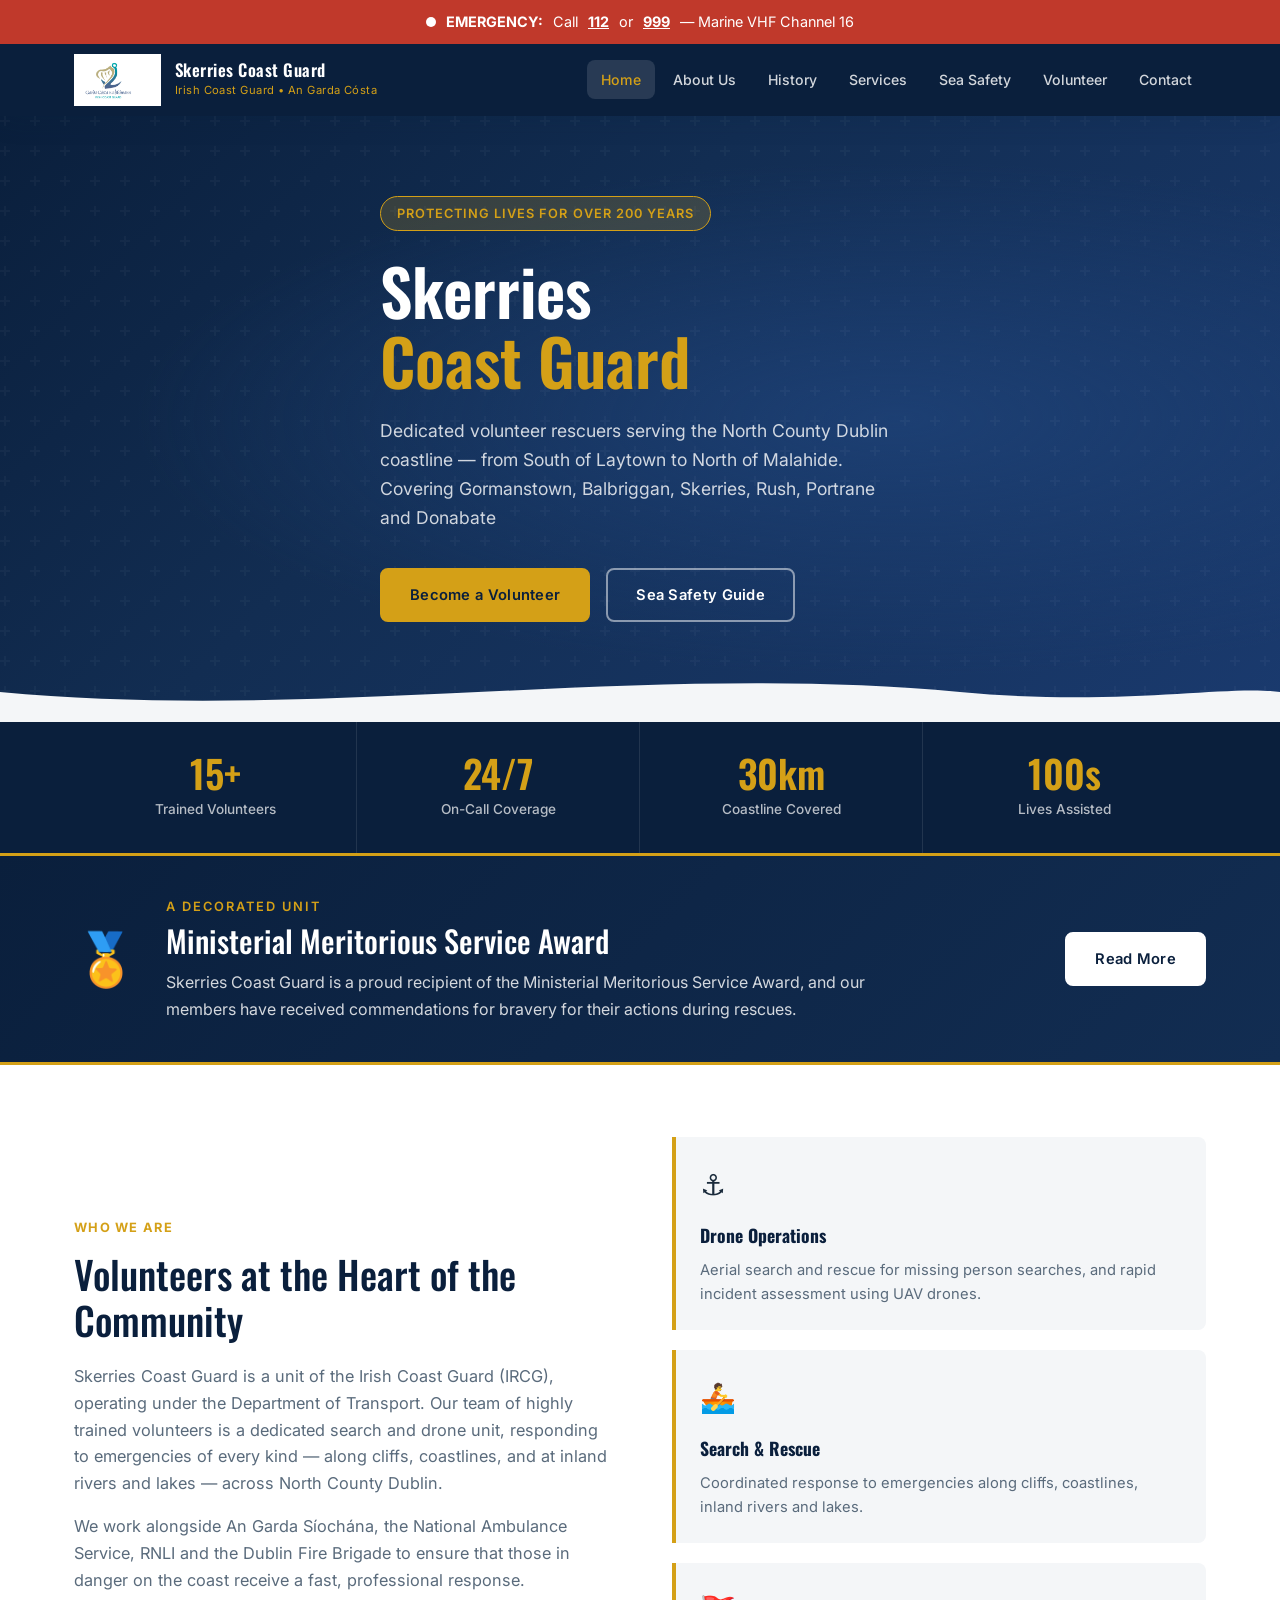
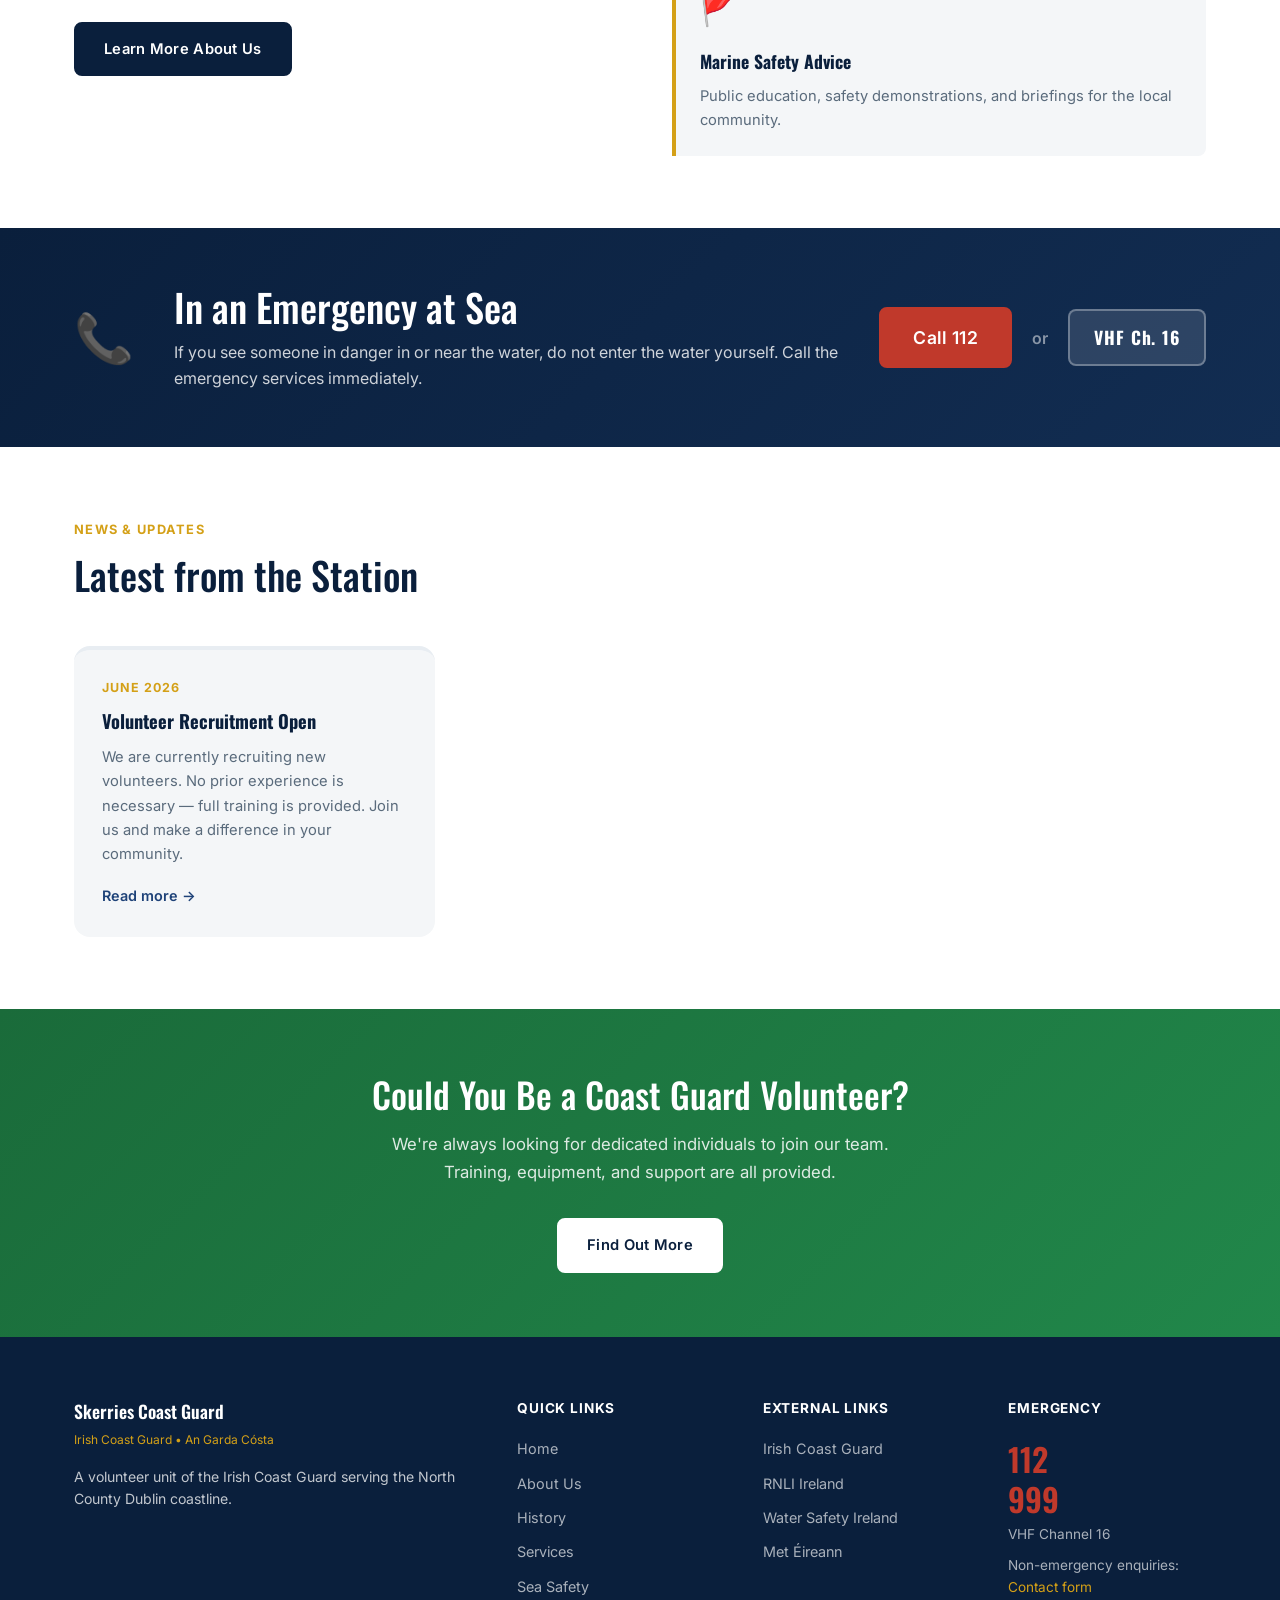
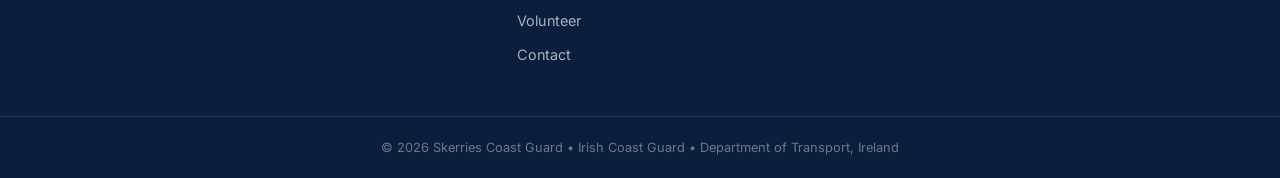
==== index.html @ 9ca356d8 "Cache-bust JS and fix malformed footer History link - Version js/main.js (?v=2) on all pages so JS u" ====
<!DOCTYPE html>
<html lang="en">
<head>
  <meta charset="UTF-8" />
  <meta name="viewport" content="width=device-width, initial-scale=1.0" />
  <title>Skerries Coast Guard | Irish Coast Guard</title>
  <link rel="stylesheet" href="css/style.css?v=2" />
  <link rel="preconnect" href="https://fonts.googleapis.com" />
  <link rel="preconnect" href="https://fonts.gstatic.com" crossorigin />
  <link href="https://fonts.googleapis.com/css2?family=Inter:wght@300;400;500;600;700&family=Oswald:wght@400;500;600&display=swap" rel="stylesheet" />
</head>
<body>

  <!-- EMERGENCY BANNER -->
  <div class="emergency-banner">
    <span class="pulse-dot"></span>
    <strong>EMERGENCY:</strong> Call <a href="tel:112">112</a> or <a href="tel:999">999</a> &mdash; Marine VHF Channel 16
  </div>

  <!-- HEADER / NAV -->
  <header class="site-header">
    <div class="container header-inner">
      <div class="brand">
        <div class="brand-logo">
          <img src="images/ircg-logo.png" alt="Irish Coast Guard logo" class="brand-logo-img" />
        </div>
        <div class="brand-text">
          <span class="brand-title">Skerries Coast Guard</span>
          <span class="brand-sub">Irish Coast Guard &bull; An Garda Cósta</span>
        </div>
      </div>
      <nav class="main-nav" id="main-nav">
        <a href="index.html" class="active">Home</a>
        <a href="about.html">About Us</a>
        <a href="history.html">History</a>
        <a href="services.html">Services</a>
        <a href="safety.html">Sea Safety</a>
        <a href="volunteer.html">Volunteer</a>
        <a href="contact.html">Contact</a>
      </nav>
      <button class="nav-toggle" id="nav-toggle" aria-label="Toggle navigation">
        <span></span><span></span><span></span>
      </button>
    </div>
  </header>

  <!-- HERO -->
  <section class="hero">
    <div class="hero-bg"></div>
    <div class="hero-overlay"></div>
    <div class="container hero-content">
      <div class="hero-badge">Protecting Lives For Over 200 Years</div>
      <h1>Skerries<br><span class="accent">Coast Guard</span></h1>
      <p class="hero-sub">Dedicated volunteer rescuers serving the North County Dublin coastline — from South of Laytown to North of Malahide. Covering Gormanstown, Balbriggan, Skerries, Rush, Portrane and Donabate</p>
      <div class="hero-actions">
        <a href="volunteer.html" class="btn btn-primary">Become a Volunteer</a>
        <a href="safety.html" class="btn btn-outline">Sea Safety Guide</a>
      </div>
    </div>
    <div class="hero-waves">
      <svg viewBox="0 0 1440 80" preserveAspectRatio="none" xmlns="http://www.w3.org/2000/svg">
        <path d="M0,40 C360,80 720,0 1080,40 C1260,60 1380,30 1440,40 L1440,80 L0,80 Z" fill="#f4f6f8"/>
      </svg>
    </div>
  </section>

  <!-- QUICK STATS -->
  <section class="stats-bar">
    <div class="container stats-grid">
      <div class="stat">
        <span class="stat-number">15+</span>
        <span class="stat-label">Trained Volunteers</span>
      </div>
      <div class="stat">
        <span class="stat-number">24/7</span>
        <span class="stat-label">On-Call Coverage</span>
      </div>
      <div class="stat">
        <span class="stat-number">30km</span>
        <span class="stat-label">Coastline Covered</span>
      </div>
      <div class="stat">
        <span class="stat-number">100s</span>
        <span class="stat-label">Lives Assisted</span>
      </div>
    </div>
  </section>

  <!-- AWARD HIGHLIGHT -->
  <section class="award-banner">
    <div class="container award-inner">
      <div class="award-medal">&#127941;</div>
      <div class="award-text">
        <span class="award-eyebrow">A Decorated Unit</span>
        <h2>Ministerial Meritorious Service Award</h2>
        <p>Skerries Coast Guard is a proud recipient of the Ministerial Meritorious Service Award, and our members have received commendations for bravery for their actions during rescues.</p>
      </div>
      <a href="about.html#recognition" class="btn btn-white award-cta">Read More</a>
    </div>
  </section>

  <!-- ABOUT SNAPSHOT -->
  <section class="section about-snapshot">
    <div class="container two-col">
      <div class="col-text">
        <span class="section-eyebrow">Who We Are</span>
        <h2>Volunteers at the Heart of the Community</h2>
        <p>Skerries Coast Guard is a unit of the Irish Coast Guard (IRCG), operating under the Department of Transport. Our team of highly trained volunteers is a dedicated search and drone unit, responding to emergencies of every kind — along cliffs, coastlines, and at inland rivers and lakes — across North County Dublin.</p>
        <p>We work alongside An Garda Síochána, the National Ambulance Service, RNLI and the Dublin Fire Brigade to ensure that those in danger on the coast receive a fast, professional response.</p>
        <a href="about.html" class="btn btn-secondary">Learn More About Us</a>
      </div>
      <div class="col-visual">
        <div class="feature-card-stack">
          <div class="feature-card">
            <div class="feature-icon">&#9875;</div>
            <h3>Drone Operations</h3>
            <p>Aerial search and rescue for missing person searches, and rapid incident assessment using UAV drones.</p>
          </div>
          <div class="feature-card">
            <div class="feature-icon">&#128675;</div>
            <h3>Search &amp; Rescue</h3>
            <p>Coordinated response to emergencies along cliffs, coastlines, inland rivers and lakes.</p>
          </div>
          <div class="feature-card">
            <div class="feature-icon">&#128681;</div>
            <h3>Marine Safety Advice</h3>
            <p>Public education, safety demonstrations, and briefings for the local community.</p>
          </div>
        </div>
      </div>
    </div>
  </section>

  <!-- CALL TO ACTION — EMERGENCY -->
  <section class="cta-emergency">
    <div class="container cta-inner">
      <div class="cta-icon">&#128222;</div>
      <div class="cta-text">
        <h2>In an Emergency at Sea</h2>
        <p>If you see someone in danger in or near the water, do not enter the water yourself. Call the emergency services immediately.</p>
      </div>
      <div class="cta-actions">
        <a href="tel:112" class="btn btn-danger">Call 112</a>
        <div class="cta-or">or</div>
        <div class="vhf-badge">VHF Ch. 16</div>
      </div>
    </div>
  </section>

  <!-- LATEST NEWS -->
  <section class="section news-section">
    <div class="container">
      <div class="section-header">
        <span class="section-eyebrow">News &amp; Updates</span>
        <h2>Latest from the Station</h2>
      </div>
      <div class="news-grid">
        <article class="news-card">
          <div class="news-date">June 2026</div>
          <h3>Volunteer Recruitment Open</h3>
          <p>We are currently recruiting new volunteers. No prior experience is necessary — full training is provided. Join us and make a difference in your community.</p>
          <a href="volunteer.html" class="news-link">Read more &rarr;</a>
        </article>
      </div>
    </div>
  </section>

  <!-- VOLUNTEER CTA STRIP -->
  <section class="volunteer-strip">
    <div class="container volunteer-inner">
      <h2>Could You Be a Coast Guard Volunteer?</h2>
      <p>We're always looking for dedicated individuals to join our team. Training, equipment, and support are all provided.</p>
      <a href="volunteer.html" class="btn btn-white">Find Out More</a>
    </div>
  </section>

  <!-- FOOTER -->
  <footer class="site-footer">
    <div class="container footer-grid">
      <div class="footer-brand">
        <span class="footer-title">Skerries Coast Guard</span>
        <span class="footer-sub">Irish Coast Guard &bull; An Garda Cósta</span>
        <p class="footer-desc">A volunteer unit of the Irish Coast Guard serving the North County Dublin coastline.</p>
      </div>
      <div class="footer-links">
        <h4>Quick Links</h4>
        <ul>
          <li><a href="index.html">Home</a></li>
          <li><a href="about.html">About Us</a></li>
          <li><a href="history.html">History</a></li>
          <li><a href="services.html">Services</a></li>
          <li><a href="safety.html">Sea Safety</a></li>
          <li><a href="volunteer.html">Volunteer</a></li>
          <li><a href="contact.html">Contact</a></li>
        </ul>
      </div>
      <div class="footer-links">
        <h4>External Links</h4>
        <ul>
          <li><a href="https://www.gov.ie/coastguard" target="_blank" rel="noopener">Irish Coast Guard</a></li>
          <li><a href="https://www.rnli.org" target="_blank" rel="noopener">RNLI Ireland</a></li>
          <li><a href="https://www.watersafety.ie" target="_blank" rel="noopener">Water Safety Ireland</a></li>
          <li><a href="https://www.met.ie" target="_blank" rel="noopener">Met Éireann</a></li>
        </ul>
      </div>
      <div class="footer-emergency">
        <h4>Emergency</h4>
        <a href="tel:112" class="emergency-num">112</a>
        <a href="tel:999" class="emergency-num">999</a>
        <p>VHF Channel 16</p>
        <p class="footer-note">Non-emergency enquiries:<br><a href="contact.html">Contact form</a></p>
      </div>
    </div>
    <div class="footer-bottom">
      <div class="container">
        <p>&copy; 2026 Skerries Coast Guard &bull; Irish Coast Guard &bull; Department of Transport, Ireland</p>
      </div>
    </div>
  </footer>

  <script src="js/main.js?v=2"></script>
</body>
</html>
---- css/style.css ----
/* =============================================
   SKERRIES COAST GUARD — STYLESHEET
   ============================================= */

:root {
  --navy: #0a1f3c;
  --navy-mid: #122d52;
  --navy-light: #1e4278;
  --gold: #D4A017;
  --gold-light: #e8b830;
  --red: #c0392b;
  --red-dark: #a93226;
  --green: #1a6b3a;
  --green-light: #21874a;
  --white: #ffffff;
  --off-white: #f4f6f8;
  --light-gray: #e8edf2;
  --mid-gray: #8a9bb0;
  --text: #1a2b3c;
  --text-muted: #5a6b7c;
  --shadow-sm: 0 2px 8px rgba(10,31,60,.1);
  --shadow-md: 0 6px 24px rgba(10,31,60,.15);
  --shadow-lg: 0 12px 48px rgba(10,31,60,.2);
  --radius: 8px;
  --radius-lg: 16px;
  --transition: 0.2s ease;
}

*, *::before, *::after { box-sizing: border-box; margin: 0; padding: 0; }

html { scroll-behavior: smooth; }

body {
  font-family: 'Inter', system-ui, sans-serif;
  color: var(--text);
  background: var(--white);
  line-height: 1.65;
  font-size: 16px;
}

img { max-width: 100%; display: block; }
a { color: var(--navy-light); text-decoration: none; transition: color var(--transition); }
a:hover { color: var(--gold); }

.container {
  max-width: 1180px;
  margin: 0 auto;
  padding: 0 24px;
}

.section { padding: 72px 0; }
.bg-light { background: var(--off-white); }

/* ---- EMERGENCY BANNER ---- */
.emergency-banner {
  background: var(--red);
  color: white;
  text-align: center;
  padding: 10px 24px;
  font-size: 0.9rem;
  display: flex;
  align-items: center;
  justify-content: center;
  gap: 10px;
  position: sticky;
  top: 0;
  z-index: 1000;
}
.emergency-banner a { color: white; font-weight: 700; text-decoration: underline; }
.emergency-banner a:hover { color: var(--gold-light); }

.pulse-dot {
  width: 10px; height: 10px;
  background: white;
  border-radius: 50%;
  display: inline-block;
  animation: pulse 1.5s infinite;
  flex-shrink: 0;
}
@keyframes pulse {
  0%, 100% { opacity: 1; transform: scale(1); }
  50% { opacity: 0.5; transform: scale(1.3); }
}

/* ---- HEADER / NAV ---- */
.site-header {
  background: var(--navy);
  position: sticky;
  top: 40px;
  z-index: 900;
  box-shadow: var(--shadow-md);
}

.header-inner {
  display: flex;
  align-items: center;
  justify-content: space-between;
  height: 72px;
  gap: 24px;
}

.brand {
  display: flex;
  align-items: center;
  gap: 14px;
  text-decoration: none;
  flex-shrink: 0;
}
.brand-logo { flex-shrink: 0; }
.brand-logo-img { height: 52px; width: auto; display: block; }
.brand-text { display: flex; flex-direction: column; }
.brand-title {
  font-family: 'Oswald', sans-serif;
  color: white;
  font-size: 1.05rem;
  font-weight: 600;
  letter-spacing: 0.03em;
  line-height: 1.2;
}
.brand-sub {
  color: var(--gold);
  font-size: 0.7rem;
  letter-spacing: 0.04em;
  font-weight: 400;
}

.main-nav {
  display: flex;
  align-items: center;
  gap: 4px;
}
.main-nav a {
  color: rgba(255,255,255,0.82);
  font-size: 0.88rem;
  font-weight: 500;
  padding: 8px 14px;
  border-radius: var(--radius);
  transition: background var(--transition), color var(--transition);
}
.main-nav a:hover,
.main-nav a.active {
  background: rgba(255,255,255,0.12);
  color: white;
}
.main-nav a.active { color: var(--gold); }

.nav-toggle {
  display: none;
  flex-direction: column;
  gap: 5px;
  background: none;
  border: none;
  cursor: pointer;
  padding: 8px;
}
.nav-toggle span {
  display: block;
  width: 24px;
  height: 2px;
  background: white;
  border-radius: 2px;
  transition: transform var(--transition), opacity var(--transition);
}

/* ---- HERO ---- */
.hero {
  position: relative;
  min-height: 560px;
  display: flex;
  align-items: center;
  overflow: hidden;
  background: var(--navy);
}
.hero-bg {
  position: absolute;
  inset: 0;
  background:
    radial-gradient(ellipse at 70% 50%, rgba(30,66,120,0.8) 0%, transparent 60%),
    linear-gradient(135deg, #0a1f3c 0%, #122d52 40%, #1a3a6e 100%);
}
.hero-overlay {
  position: absolute;
  inset: 0;
  background: url("data:image/svg+xml,%3Csvg width='60' height='60' viewBox='0 0 60 60' xmlns='http://www.w3.org/2000/svg'%3E%3Cg fill='none' fill-rule='evenodd'%3E%3Cg fill='%23ffffff' fill-opacity='0.03'%3E%3Cpath d='M36 34v-4h-2v4h-4v2h4v4h2v-4h4v-2h-4zm0-30V0h-2v4h-4v2h4v4h2V6h4V4h-4zM6 34v-4H4v4H0v2h4v4h2v-4h4v-2H6zM6 4V0H4v4H0v2h4v4h2V6h4V4H6z'/%3E%3C/g%3E%3C/g%3E%3C/svg%3E");
}

.hero-content {
  position: relative;
  z-index: 2;
  padding: 80px 24px 100px;
  max-width: 660px;
}
.hero-badge {
  display: inline-block;
  background: rgba(212,160,23,0.2);
  border: 1px solid var(--gold);
  color: var(--gold);
  font-size: 0.8rem;
  font-weight: 600;
  letter-spacing: 0.08em;
  text-transform: uppercase;
  padding: 6px 16px;
  border-radius: 100px;
  margin-bottom: 24px;
}
.hero h1 {
  font-family: 'Oswald', sans-serif;
  color: white;
  font-size: clamp(2.5rem, 6vw, 4rem);
  font-weight: 600;
  line-height: 1.1;
  margin-bottom: 20px;
}
.hero h1 .accent { color: var(--gold); }
.hero-sub {
  color: rgba(255,255,255,0.8);
  font-size: 1.1rem;
  max-width: 520px;
  margin-bottom: 36px;
}
.hero-actions { display: flex; gap: 16px; flex-wrap: wrap; }

.hero-waves {
  position: absolute;
  bottom: 0; left: 0; right: 0;
  z-index: 3;
  pointer-events: none;
}
.hero-waves svg { width: 100%; height: 60px; display: block; }

/* ---- BUTTONS ---- */
.btn {
  display: inline-flex;
  align-items: center;
  justify-content: center;
  padding: 13px 28px;
  border-radius: var(--radius);
  font-weight: 600;
  font-size: 0.92rem;
  letter-spacing: 0.02em;
  border: 2px solid transparent;
  cursor: pointer;
  transition: all var(--transition);
  text-decoration: none;
}
.btn-primary {
  background: var(--gold);
  color: var(--navy);
  border-color: var(--gold);
}
.btn-primary:hover {
  background: var(--gold-light);
  border-color: var(--gold-light);
  color: var(--navy);
  transform: translateY(-1px);
  box-shadow: 0 4px 16px rgba(212,160,23,0.4);
}
.btn-outline {
  background: transparent;
  color: white;
  border-color: rgba(255,255,255,0.5);
}
.btn-outline:hover {
  background: rgba(255,255,255,0.1);
  border-color: white;
  color: white;
}
.btn-secondary {
  background: var(--navy);
  color: white;
  border-color: var(--navy);
}
.btn-secondary:hover {
  background: var(--navy-light);
  border-color: var(--navy-light);
  color: white;
  transform: translateY(-1px);
}
.btn-danger {
  background: var(--red);
  color: white;
  border-color: var(--red);
  font-size: 1.1rem;
  padding: 14px 32px;
}
.btn-danger:hover {
  background: var(--red-dark);
  border-color: var(--red-dark);
  color: white;
  transform: translateY(-1px);
}
.btn-white {
  background: white;
  color: var(--navy);
  border-color: white;
}
.btn-white:hover {
  background: var(--off-white);
  color: var(--navy);
  transform: translateY(-1px);
}
.btn-full { width: 100%; }

/* ---- STATS BAR ---- */
.stats-bar {
  background: var(--navy);
  padding: 0;
}
.stats-grid {
  display: grid;
  grid-template-columns: repeat(4, 1fr);
  divide-x: 1px solid rgba(255,255,255,0.1);
}
.stat {
  display: flex;
  flex-direction: column;
  align-items: center;
  padding: 32px 24px;
  border-right: 1px solid rgba(255,255,255,0.1);
  gap: 6px;
}
.stat:last-child { border-right: none; }
.stat-number {
  font-family: 'Oswald', sans-serif;
  font-size: 2.4rem;
  font-weight: 600;
  color: var(--gold);
  line-height: 1;
}
.stat-label {
  color: rgba(255,255,255,0.7);
  font-size: 0.85rem;
  font-weight: 500;
  text-align: center;
}

/* ---- SECTION HEADERS ---- */
.section-eyebrow {
  display: block;
  font-size: 0.8rem;
  font-weight: 700;
  letter-spacing: 0.1em;
  text-transform: uppercase;
  color: var(--gold);
  margin-bottom: 12px;
}
.section-header { margin-bottom: 48px; }
.section-header.centered { text-align: center; }
.section-desc {
  color: var(--text-muted);
  max-width: 600px;
  margin: 16px auto 0;
  font-size: 1.05rem;
}

h2 {
  font-family: 'Oswald', sans-serif;
  font-size: clamp(1.7rem, 3.5vw, 2.4rem);
  font-weight: 500;
  color: var(--navy);
  line-height: 1.2;
  margin-bottom: 20px;
}

/* ---- TWO COL ---- */
.two-col {
  display: grid;
  grid-template-columns: 1fr 1fr;
  gap: 64px;
  align-items: center;
}
.col-text p {
  color: var(--text-muted);
  margin-bottom: 16px;
  font-size: 1.02rem;
}
.col-text .btn { margin-top: 12px; }

/* ---- FEATURE CARDS ---- */
.feature-card-stack { display: flex; flex-direction: column; gap: 20px; }
.feature-card {
  background: var(--off-white);
  border-left: 4px solid var(--gold);
  padding: 24px;
  border-radius: 0 var(--radius) var(--radius) 0;
  transition: transform var(--transition), box-shadow var(--transition);
}
.feature-card:hover {
  transform: translateX(4px);
  box-shadow: var(--shadow-sm);
}
.feature-icon { font-size: 1.8rem; margin-bottom: 12px; display: block; }
.feature-card h3 {
  font-family: 'Oswald', sans-serif;
  font-size: 1.1rem;
  color: var(--navy);
  margin-bottom: 8px;
}
.feature-card p { color: var(--text-muted); font-size: 0.92rem; }

/* ---- EMERGENCY CTA ---- */
.cta-emergency {
  background: linear-gradient(135deg, var(--navy) 0%, var(--navy-mid) 100%);
  padding: 56px 0;
}
.cta-inner {
  display: flex;
  align-items: center;
  gap: 40px;
  flex-wrap: wrap;
}
.cta-icon { font-size: 3rem; flex-shrink: 0; }
.cta-text { flex: 1; min-width: 240px; }
.cta-text h2 { color: white; margin-bottom: 8px; }
.cta-text p { color: rgba(255,255,255,0.8); font-size: 1rem; }
.cta-actions {
  display: flex;
  align-items: center;
  gap: 20px;
  flex-shrink: 0;
}
.cta-or { color: rgba(255,255,255,0.5); font-weight: 600; }
.vhf-badge {
  background: rgba(255,255,255,0.12);
  border: 2px solid rgba(255,255,255,0.3);
  color: white;
  padding: 12px 24px;
  border-radius: var(--radius);
  font-weight: 700;
  font-family: 'Oswald', sans-serif;
  font-size: 1.1rem;
  letter-spacing: 0.05em;
}

/* ---- NEWS ---- */
.news-grid {
  display: grid;
  grid-template-columns: 1fr 1fr 1fr;
  gap: 24px;
}
.news-card {
  background: var(--off-white);
  padding: 28px;
  border-radius: var(--radius-lg);
  border-top: 4px solid var(--light-gray);
  transition: box-shadow var(--transition), transform var(--transition);
}
.news-card:hover {
  box-shadow: var(--shadow-md);
  transform: translateY(-3px);
}
.news-card.featured { border-top-color: var(--gold); background: white; }
.news-date {
  font-size: 0.78rem;
  font-weight: 700;
  text-transform: uppercase;
  letter-spacing: 0.08em;
  color: var(--gold);
  margin-bottom: 10px;
}
.news-card h3 {
  font-family: 'Oswald', sans-serif;
  font-size: 1.15rem;
  color: var(--navy);
  margin-bottom: 12px;
  line-height: 1.3;
}
.news-card p { color: var(--text-muted); font-size: 0.92rem; margin-bottom: 16px; }
.news-link {
  color: var(--navy-light);
  font-weight: 600;
  font-size: 0.9rem;
}
.news-link:hover { color: var(--gold); }

/* ---- VOLUNTEER STRIP ---- */
.volunteer-strip {
  background: linear-gradient(135deg, var(--green) 0%, var(--green-light) 100%);
  padding: 64px 0;
}
.volunteer-inner { text-align: center; }
.volunteer-inner h2 {
  color: white;
  font-size: clamp(1.5rem, 3vw, 2.2rem);
  margin-bottom: 16px;
}
.volunteer-inner p {
  color: rgba(255,255,255,0.85);
  max-width: 500px;
  margin: 0 auto 32px;
  font-size: 1.05rem;
}

/* ---- AWARD HIGHLIGHT BANNER ---- */
.award-banner {
  background: linear-gradient(135deg, var(--navy) 0%, var(--navy-mid) 100%);
  border-top: 3px solid var(--gold);
  border-bottom: 3px solid var(--gold);
  padding: 40px 0;
}
.award-inner {
  display: flex;
  align-items: center;
  gap: 28px;
}
.award-medal {
  font-size: 3.2rem;
  line-height: 1;
  flex-shrink: 0;
}
.award-text { flex: 1; }
.award-eyebrow {
  display: block;
  text-transform: uppercase;
  letter-spacing: 2px;
  font-size: 0.8rem;
  font-weight: 600;
  color: var(--gold);
  margin-bottom: 6px;
}
.award-text h2 {
  font-family: 'Oswald', sans-serif;
  color: white;
  font-size: clamp(1.3rem, 3vw, 1.9rem);
  margin-bottom: 10px;
}
.award-text p {
  color: rgba(255,255,255,0.82);
  font-size: 1rem;
  max-width: 720px;
}
.award-cta { flex-shrink: 0; }
@media (max-width: 720px) {
  .award-inner {
    flex-direction: column;
    text-align: center;
  }
  .award-text p { margin: 0 auto; }
}

/* ---- PAGE HERO ---- */
.page-hero {
  background: linear-gradient(135deg, var(--navy) 0%, var(--navy-mid) 100%);
  padding: 72px 0 56px;
}
.page-hero--warning {
  background: linear-gradient(135deg, #1a3a6e 0%, #0a2040 100%);
}
.page-hero--green {
  background: linear-gradient(135deg, var(--green) 0%, #0d4422 100%);
}
.page-hero .section-eyebrow { color: var(--gold); }
.page-hero h1 {
  font-family: 'Oswald', sans-serif;
  color: white;
  font-size: clamp(2rem, 5vw, 3rem);
  font-weight: 600;
  line-height: 1.15;
  margin-bottom: 16px;
}
.page-hero p { color: rgba(255,255,255,0.8); max-width: 560px; font-size: 1.05rem; }

/* ---- ABOUT PAGE ---- */
.col-image .image-placeholder {
  background: var(--off-white);
  border-radius: var(--radius-lg);
  aspect-ratio: 4/3;
  display: flex;
  align-items: center;
  justify-content: center;
  border: 2px dashed var(--light-gray);
}
.col-image .image-placeholder.large { min-height: 320px; }
.col-image { align-self: end; }
.col-image-photo {
  width: 100%;
  height: auto;
  border-radius: var(--radius-lg);
  box-shadow: var(--shadow-md);
}
.history-photo { margin-top: 40px; }

/* ---- HISTORY ARTICLE ---- */
.history-content {
  max-width: 820px;
  margin: 0 auto;
}
.history-content h2 {
  font-family: 'Oswald', sans-serif;
  color: var(--navy);
  font-size: clamp(1.5rem, 3vw, 2.1rem);
  line-height: 1.2;
  margin: 56px 0 20px;
  padding-top: 28px;
  border-top: 3px solid var(--gold);
}
.history-content > h2:first-child { margin-top: 0; padding-top: 0; border-top: none; }
.history-content h3 {
  font-family: 'Oswald', sans-serif;
  color: var(--navy);
  font-size: 1.25rem;
  margin: 36px 0 14px;
}
.history-content p {
  color: var(--text-muted);
  font-size: 1.02rem;
  margin-bottom: 16px;
}
.history-content ul {
  margin: 0 0 18px 1.25em;
  color: var(--text-muted);
}
.history-content li { margin-bottom: 7px; }
.history-content .caption {
  font-size: 0.9rem;
  font-style: italic;
  color: var(--mid-gray);
  border-left: 3px solid var(--light-gray);
  padding-left: 14px;
  margin: 0 0 22px;
}
.history-content blockquote {
  margin: 0 0 22px;
  padding: 4px 22px;
  border-left: 4px solid var(--gold);
  background: var(--off-white);
  border-radius: 0 var(--radius) var(--radius) 0;
}
.history-content blockquote p {
  font-style: italic;
  color: var(--text);
}
.history-content blockquote p:last-of-type { margin-bottom: 12px; }
.history-content blockquote cite {
  display: block;
  font-style: normal;
  font-size: 0.85rem;
  font-weight: 600;
  color: var(--text-muted);
  padding-bottom: 8px;
}
.history-content figure {
  margin: 8px auto 28px;
  text-align: center;
}
.history-content figure img {
  max-width: 100%;
  height: auto;
  border-radius: var(--radius);
  box-shadow: var(--shadow-sm);
  display: inline-block;
}
.history-content figcaption {
  font-size: 0.88rem;
  font-style: italic;
  color: var(--mid-gray);
  margin-top: 10px;
  max-width: 640px;
  margin-left: auto;
  margin-right: auto;
}
.placeholder-content {
  display: flex;
  flex-direction: column;
  align-items: center;
  gap: 8px;
  color: var(--mid-gray);
  font-size: 0.9rem;
}
.placeholder-icon { font-size: 2.5rem; }

.three-col {
  display: grid;
  grid-template-columns: repeat(3, 1fr);
  gap: 24px;
}
.info-card {
  background: white;
  border-radius: var(--radius-lg);
  padding: 28px;
  box-shadow: var(--shadow-sm);
  transition: box-shadow var(--transition), transform var(--transition);
}
.info-card:hover {
  box-shadow: var(--shadow-md);
  transform: translateY(-2px);
}
.info-icon { font-size: 2rem; margin-bottom: 12px; display: block; }
.info-card h3 {
  font-family: 'Oswald', sans-serif;
  color: var(--navy);
  font-size: 1.1rem;
  margin-bottom: 10px;
}
.info-card p { color: var(--text-muted); font-size: 0.92rem; }

.partner-grid {
  display: grid;
  grid-template-columns: repeat(6, 1fr);
  gap: 20px;
  text-align: center;
}
.partner-item p {
  color: var(--text-muted);
  font-size: 0.82rem;
  margin-top: 10px;
}
.partner-item small { color: var(--mid-gray); }
.partner-badge {
  width: 72px;
  height: 72px;
  background: var(--navy);
  color: white;
  border-radius: 50%;
  display: inline-flex;
  align-items: center;
  justify-content: center;
  font-family: 'Oswald', sans-serif;
  font-size: 0.9rem;
  font-weight: 600;
  letter-spacing: 0.05em;
}

/* ---- SERVICES PAGE ---- */
.service-list { display: flex; flex-direction: column; gap: 48px; }
.service-item {
  display: flex;
  gap: 32px;
  padding-bottom: 48px;
  border-bottom: 1px solid var(--light-gray);
}
.service-item:last-child { border-bottom: none; padding-bottom: 0; }
.service-icon-wrap {
  flex-shrink: 0;
  width: 80px;
  height: 80px;
  background: var(--navy);
  border-radius: var(--radius-lg);
  display: flex;
  align-items: center;
  justify-content: center;
}
.service-icon { font-size: 2rem; }
svg.service-icon { width: 2.5rem; height: 2.5rem; color: #D4A017; }
.service-content h2 {
  font-size: 1.5rem;
  margin-bottom: 12px;
}
.service-content p { color: var(--text-muted); margin-bottom: 16px; }
.service-points {
  list-style: none;
  display: flex;
  flex-direction: column;
  gap: 8px;
}
.service-points li {
  padding-left: 24px;
  position: relative;
  color: var(--text-muted);
  font-size: 0.95rem;
}
.service-points li::before {
  content: '→';
  position: absolute;
  left: 0;
  color: var(--gold);
  font-weight: 700;
}

/* ---- SAFETY PAGE ---- */
.rules-grid {
  display: grid;
  grid-template-columns: repeat(5, 1fr);
  gap: 20px;
}
.rule-card {
  background: white;
  border-radius: var(--radius-lg);
  padding: 28px 20px;
  box-shadow: var(--shadow-sm);
  position: relative;
}
.rule-num {
  width: 48px;
  height: 48px;
  background: var(--navy);
  color: var(--gold);
  border-radius: 50%;
  display: flex;
  align-items: center;
  justify-content: center;
  font-family: 'Oswald', sans-serif;
  font-size: 1.4rem;
  font-weight: 600;
  margin-bottom: 16px;
}
.rule-card h3 {
  font-family: 'Oswald', sans-serif;
  color: var(--navy);
  font-size: 1rem;
  margin-bottom: 10px;
}
.rule-card p { color: var(--text-muted); font-size: 0.88rem; }

/* Accordion */
.accordion { display: flex; flex-direction: column; gap: 8px; }
.accordion-item {
  background: white;
  border-radius: var(--radius);
  box-shadow: var(--shadow-sm);
  overflow: hidden;
}
.accordion-trigger {
  width: 100%;
  background: none;
  border: none;
  padding: 20px 24px;
  text-align: left;
  font-family: 'Oswald', sans-serif;
  font-size: 1.05rem;
  font-weight: 500;
  color: var(--navy);
  cursor: pointer;
  display: flex;
  justify-content: space-between;
  align-items: center;
  transition: background var(--transition);
}
.accordion-trigger:hover { background: var(--off-white); }
.accordion-trigger[aria-expanded="true"] { background: var(--navy); color: white; }
.accordion-arrow { font-size: 1.2rem; transition: transform var(--transition); }
.accordion-trigger[aria-expanded="true"] .accordion-arrow { transform: rotate(180deg); }
.accordion-panel {
  max-height: 0;
  overflow: hidden;
  transition: max-height 0.3s ease;
}
.accordion-panel ul {
  padding: 20px 24px 24px 44px;
  display: flex;
  flex-direction: column;
  gap: 10px;
  color: var(--text-muted);
  font-size: 0.95rem;
}
.accordion-panel li { line-height: 1.5; }

/* Resource grid */
.resource-grid {
  display: grid;
  grid-template-columns: repeat(4, 1fr);
  gap: 20px;
}
.resource-card {
  background: white;
  border-radius: var(--radius-lg);
  padding: 28px 20px;
  box-shadow: var(--shadow-sm);
  text-align: center;
  text-decoration: none;
  display: block;
  transition: box-shadow var(--transition), transform var(--transition);
  border-bottom: 3px solid transparent;
}
.resource-card:hover {
  box-shadow: var(--shadow-md);
  transform: translateY(-3px);
  border-bottom-color: var(--gold);
}
.resource-icon { font-size: 2rem; margin-bottom: 12px; display: block; }
.resource-card h3 {
  font-family: 'Oswald', sans-serif;
  color: var(--navy);
  font-size: 1rem;
  margin-bottom: 8px;
}
.resource-card p { color: var(--text-muted); font-size: 0.85rem; margin-bottom: 12px; }
.resource-link { color: var(--gold); font-weight: 600; font-size: 0.85rem; }

/* ---- VOLUNTEER PAGE ---- */
.checklist-card {
  background: var(--navy);
  color: white;
  border-radius: var(--radius-lg);
  padding: 36px;
}
.checklist-card h3 {
  font-family: 'Oswald', sans-serif;
  color: var(--gold);
  font-size: 1.2rem;
  margin-bottom: 20px;
}
.checklist { list-style: none; display: flex; flex-direction: column; gap: 12px; }
.checklist li {
  padding-left: 28px;
  position: relative;
  color: rgba(255,255,255,0.85);
  font-size: 0.95rem;
}
.checklist li::before {
  content: '✓';
  position: absolute;
  left: 0;
  color: var(--gold);
  font-weight: 700;
}

/* Timeline */
.timeline { display: flex; flex-direction: column; gap: 0; max-width: 680px; margin: 0 auto; }
.timeline-item {
  display: flex;
  gap: 24px;
  padding-bottom: 40px;
  position: relative;
}
.timeline-item:last-child { padding-bottom: 0; }
.timeline-item::before {
  content: '';
  position: absolute;
  left: 23px;
  top: 52px;
  bottom: 0;
  width: 2px;
  background: var(--light-gray);
}
.timeline-item:last-child::before { display: none; }
.timeline-num {
  width: 48px;
  height: 48px;
  background: var(--navy);
  color: var(--gold);
  border-radius: 50%;
  display: flex;
  align-items: center;
  justify-content: center;
  font-family: 'Oswald', sans-serif;
  font-size: 1.2rem;
  font-weight: 600;
  flex-shrink: 0;
  position: relative;
  z-index: 1;
}
.timeline-content { flex: 1; padding-top: 8px; }
.timeline-content h3 {
  font-family: 'Oswald', sans-serif;
  color: var(--navy);
  font-size: 1.1rem;
  margin-bottom: 8px;
}
.timeline-content p { color: var(--text-muted); font-size: 0.95rem; }

/* Forms */
.form-container { max-width: 720px; margin: 0 auto; }
.volunteer-form, #contact-form { display: flex; flex-direction: column; gap: 20px; }
.form-row { display: grid; grid-template-columns: 1fr 1fr; gap: 20px; }
.form-group { display: flex; flex-direction: column; gap: 6px; }
.form-group label {
  font-weight: 600;
  font-size: 0.9rem;
  color: var(--navy);
}
.required { color: var(--red); }
.form-group input,
.form-group select,
.form-group textarea {
  padding: 12px 16px;
  border: 2px solid var(--light-gray);
  border-radius: var(--radius);
  font-size: 0.95rem;
  font-family: inherit;
  color: var(--text);
  background: white;
  transition: border-color var(--transition), box-shadow var(--transition);
}
.form-group input:focus,
.form-group select:focus,
.form-group textarea:focus {
  outline: none;
  border-color: var(--navy-light);
  box-shadow: 0 0 0 3px rgba(30,66,120,0.12);
}
.form-check {
  display: flex;
  gap: 12px;
  align-items: flex-start;
}
.form-check input[type="checkbox"] {
  width: 18px;
  height: 18px;
  flex-shrink: 0;
  margin-top: 2px;
  cursor: pointer;
}
.form-check label { font-size: 0.88rem; color: var(--text-muted); cursor: pointer; }
.form-note { font-size: 0.82rem; color: var(--mid-gray); text-align: center; }
.form-warning {
  background: #fef3cd;
  border: 1px solid #f5c842;
  color: #7a5800;
  padding: 10px 16px;
  border-radius: var(--radius);
  font-size: 0.88rem;
  margin-bottom: 4px;
}
.form-warning a { color: var(--red); font-weight: 700; }

/* ---- CONTACT PAGE ---- */
.emergency-callout {
  padding: 16px 24px;
}
.emergency-callout-inner {
  background: #fff4e5;
  border: 2px solid #f5a623;
  border-radius: var(--radius);
  padding: 16px 20px;
  display: flex;
  align-items: flex-start;
  gap: 14px;
  font-size: 0.95rem;
  color: #7a4800;
}
.ec-icon { font-size: 1.4rem; flex-shrink: 0; }
.emergency-callout a { color: var(--red); font-weight: 700; }

.contact-layout { align-items: flex-start; }
.contact-detail {
  display: flex;
  gap: 16px;
  margin-bottom: 24px;
  align-items: flex-start;
}
.contact-detail-icon { font-size: 1.4rem; flex-shrink: 0; margin-top: 2px; }
.contact-detail strong { display: block; color: var(--navy); margin-bottom: 4px; }
.contact-detail p { color: var(--text-muted); font-size: 0.95rem; margin-bottom: 4px; }
.contact-detail small { color: var(--mid-gray); font-size: 0.82rem; }
.contact-detail a { color: var(--navy-light); }

.map-placeholder {
  background: var(--off-white);
  border-radius: var(--radius-lg);
  height: 200px;
  display: flex;
  align-items: center;
  justify-content: center;
  border: 2px dashed var(--light-gray);
  margin-top: 24px;
}
.map-placeholder .placeholder-content small { color: var(--mid-gray); font-size: 0.8rem; }

.contact-form-card {
  background: white;
  border-radius: var(--radius-lg);
  padding: 36px;
  box-shadow: var(--shadow-md);
}
.contact-form-card h3 {
  font-family: 'Oswald', sans-serif;
  color: var(--navy);
  font-size: 1.4rem;
  margin-bottom: 8px;
}

/* ---- FOOTER ---- */
.site-footer {
  background: var(--navy);
  color: rgba(255,255,255,0.75);
  padding: 60px 0 0;
}
.footer-grid {
  display: grid;
  grid-template-columns: 2fr 1fr 1fr 1fr;
  gap: 48px;
  padding-bottom: 48px;
}
.footer-title {
  display: block;
  font-family: 'Oswald', sans-serif;
  color: white;
  font-size: 1.1rem;
  font-weight: 600;
  margin-bottom: 4px;
}
.footer-sub {
  display: block;
  color: var(--gold);
  font-size: 0.75rem;
  margin-bottom: 16px;
}
.footer-desc { font-size: 0.88rem; line-height: 1.6; }
.site-footer h4 {
  color: white;
  font-size: 0.85rem;
  font-weight: 700;
  text-transform: uppercase;
  letter-spacing: 0.06em;
  margin-bottom: 16px;
}
.footer-links ul { list-style: none; display: flex; flex-direction: column; gap: 8px; }
.footer-links a {
  color: rgba(255,255,255,0.65);
  font-size: 0.9rem;
  transition: color var(--transition);
}
.footer-links a:hover { color: var(--gold); }
.footer-emergency {
  display: flex;
  flex-direction: column;
  gap: 8px;
}
.emergency-num {
  font-family: 'Oswald', sans-serif;
  font-size: 2rem;
  font-weight: 600;
  color: var(--red) !important;
  display: block;
  line-height: 1;
}
.emergency-num:hover { color: #e74c3c !important; }
.footer-emergency p { font-size: 0.85rem; color: rgba(255,255,255,0.65); }
.footer-note a { color: var(--gold); }

.footer-bottom {
  border-top: 1px solid rgba(255,255,255,0.1);
  padding: 20px 0;
}
.footer-bottom p {
  text-align: center;
  font-size: 0.8rem;
  color: rgba(255,255,255,0.4);
}

/* ---- RESPONSIVE ---- */
@media (max-width: 1100px) {
  .partner-grid { grid-template-columns: repeat(3, 1fr); }
  .rules-grid { grid-template-columns: repeat(3, 1fr); }
  .resource-grid { grid-template-columns: repeat(2, 1fr); }
}

@media (max-width: 900px) {
  .stats-grid { grid-template-columns: repeat(2, 1fr); }
  .two-col { grid-template-columns: 1fr; gap: 40px; }
  .three-col { grid-template-columns: repeat(2, 1fr); }
  .news-grid { grid-template-columns: 1fr; }
  .footer-grid { grid-template-columns: 1fr 1fr; gap: 32px; }
  .service-item { flex-direction: column; }
  .service-icon-wrap { width: 60px; height: 60px; }
}

@media (max-width: 700px) {
  .main-nav {
    display: none;
    flex-direction: column;
    position: absolute;
    top: 100%;
    left: 0; right: 0;
    background: var(--navy);
    padding: 16px;
    gap: 4px;
    box-shadow: var(--shadow-md);
  }
  .main-nav.open { display: flex; }
  .site-header { position: sticky; }
  .nav-toggle { display: flex; }
  .header-inner { position: relative; }
  .three-col { grid-template-columns: 1fr; }
  .rules-grid { grid-template-columns: 1fr 1fr; }
  .partner-grid { grid-template-columns: repeat(2, 1fr); }
  .stats-grid { grid-template-columns: 1fr 1fr; }
  .footer-grid { grid-template-columns: 1fr; gap: 24px; }
  .form-row { grid-template-columns: 1fr; }
  .cta-inner { flex-direction: column; text-align: center; }
  .cta-actions { justify-content: center; }
  .hero-content { padding: 60px 24px 80px; }
  .contact-layout { grid-template-columns: 1fr; }
  .resource-grid { grid-template-columns: 1fr 1fr; }
}

@media (max-width: 480px) {
  .rules-grid { grid-template-columns: 1fr; }
  .resource-grid { grid-template-columns: 1fr; }
  .stats-grid { grid-template-columns: 1fr 1fr; }
  .hero-actions { flex-direction: column; }
  .btn { width: 100%; justify-content: center; }
  .emergency-banner { font-size: 0.8rem; }
}
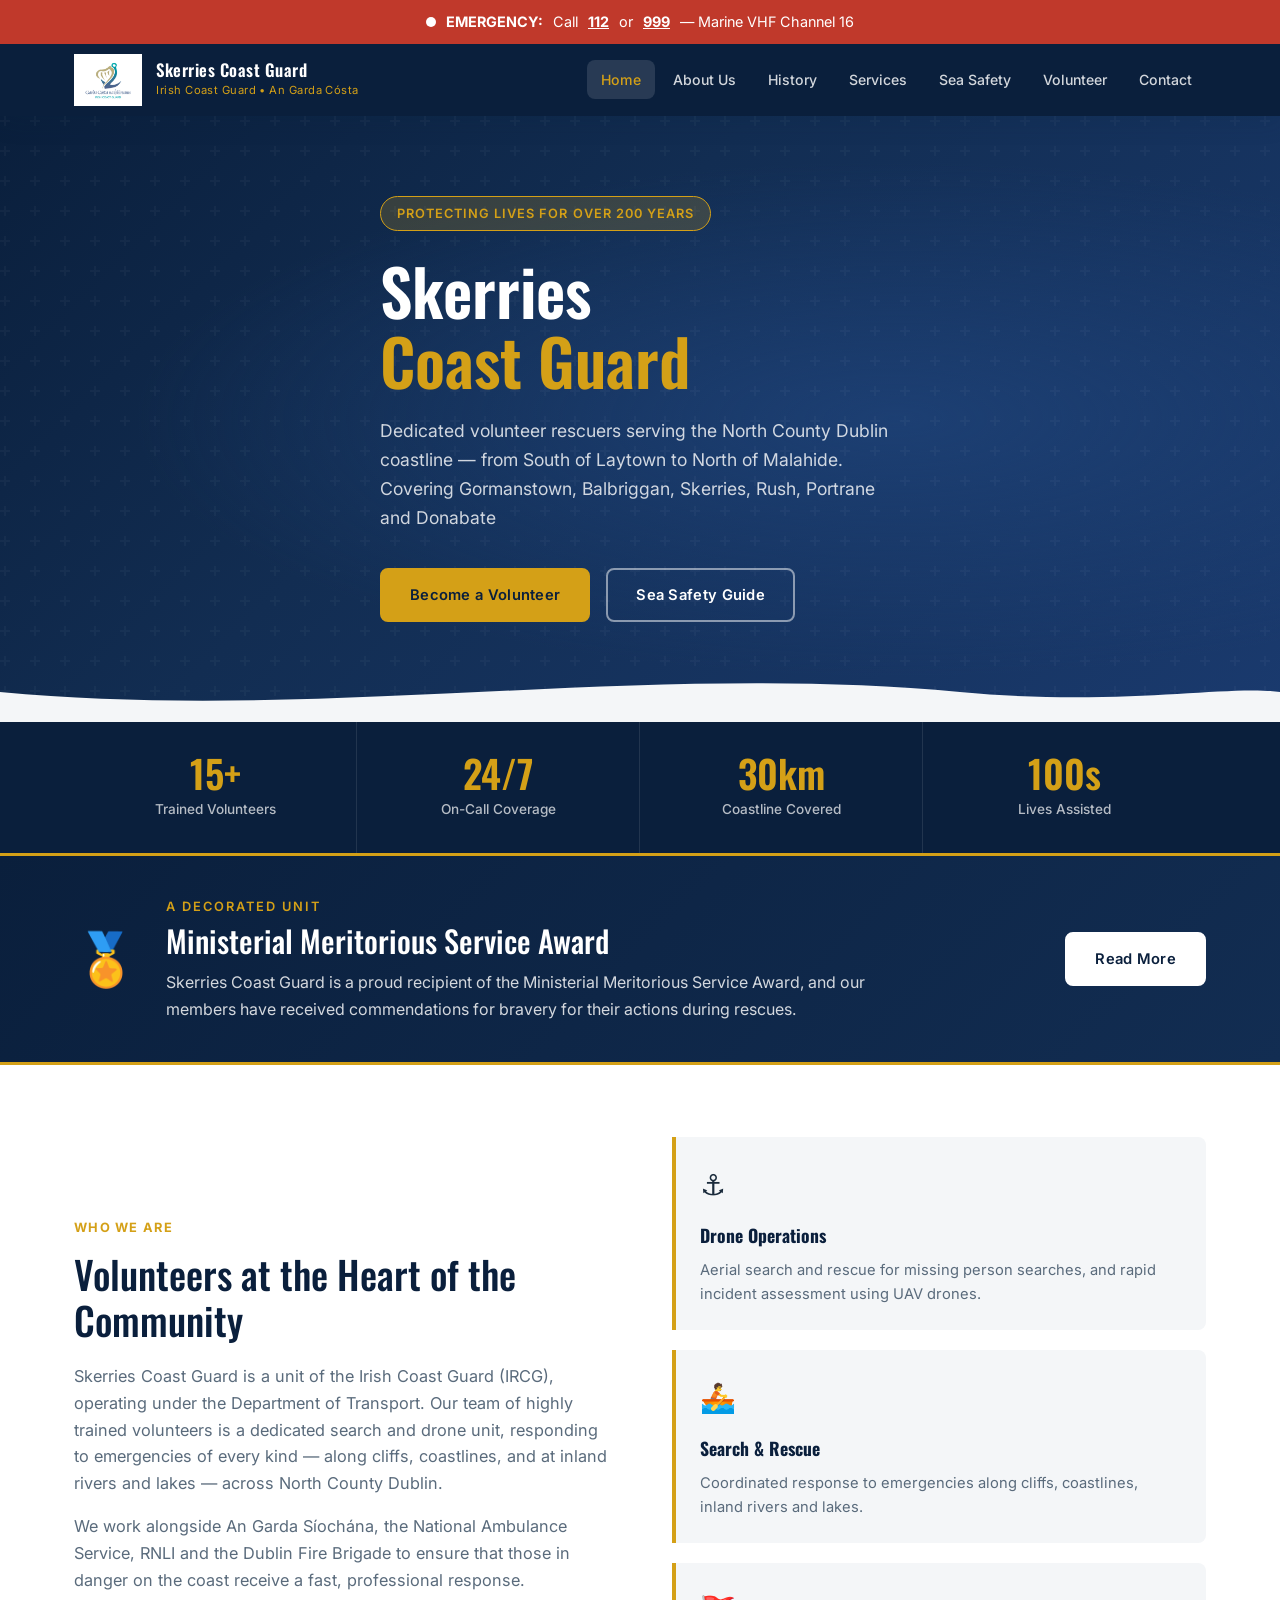
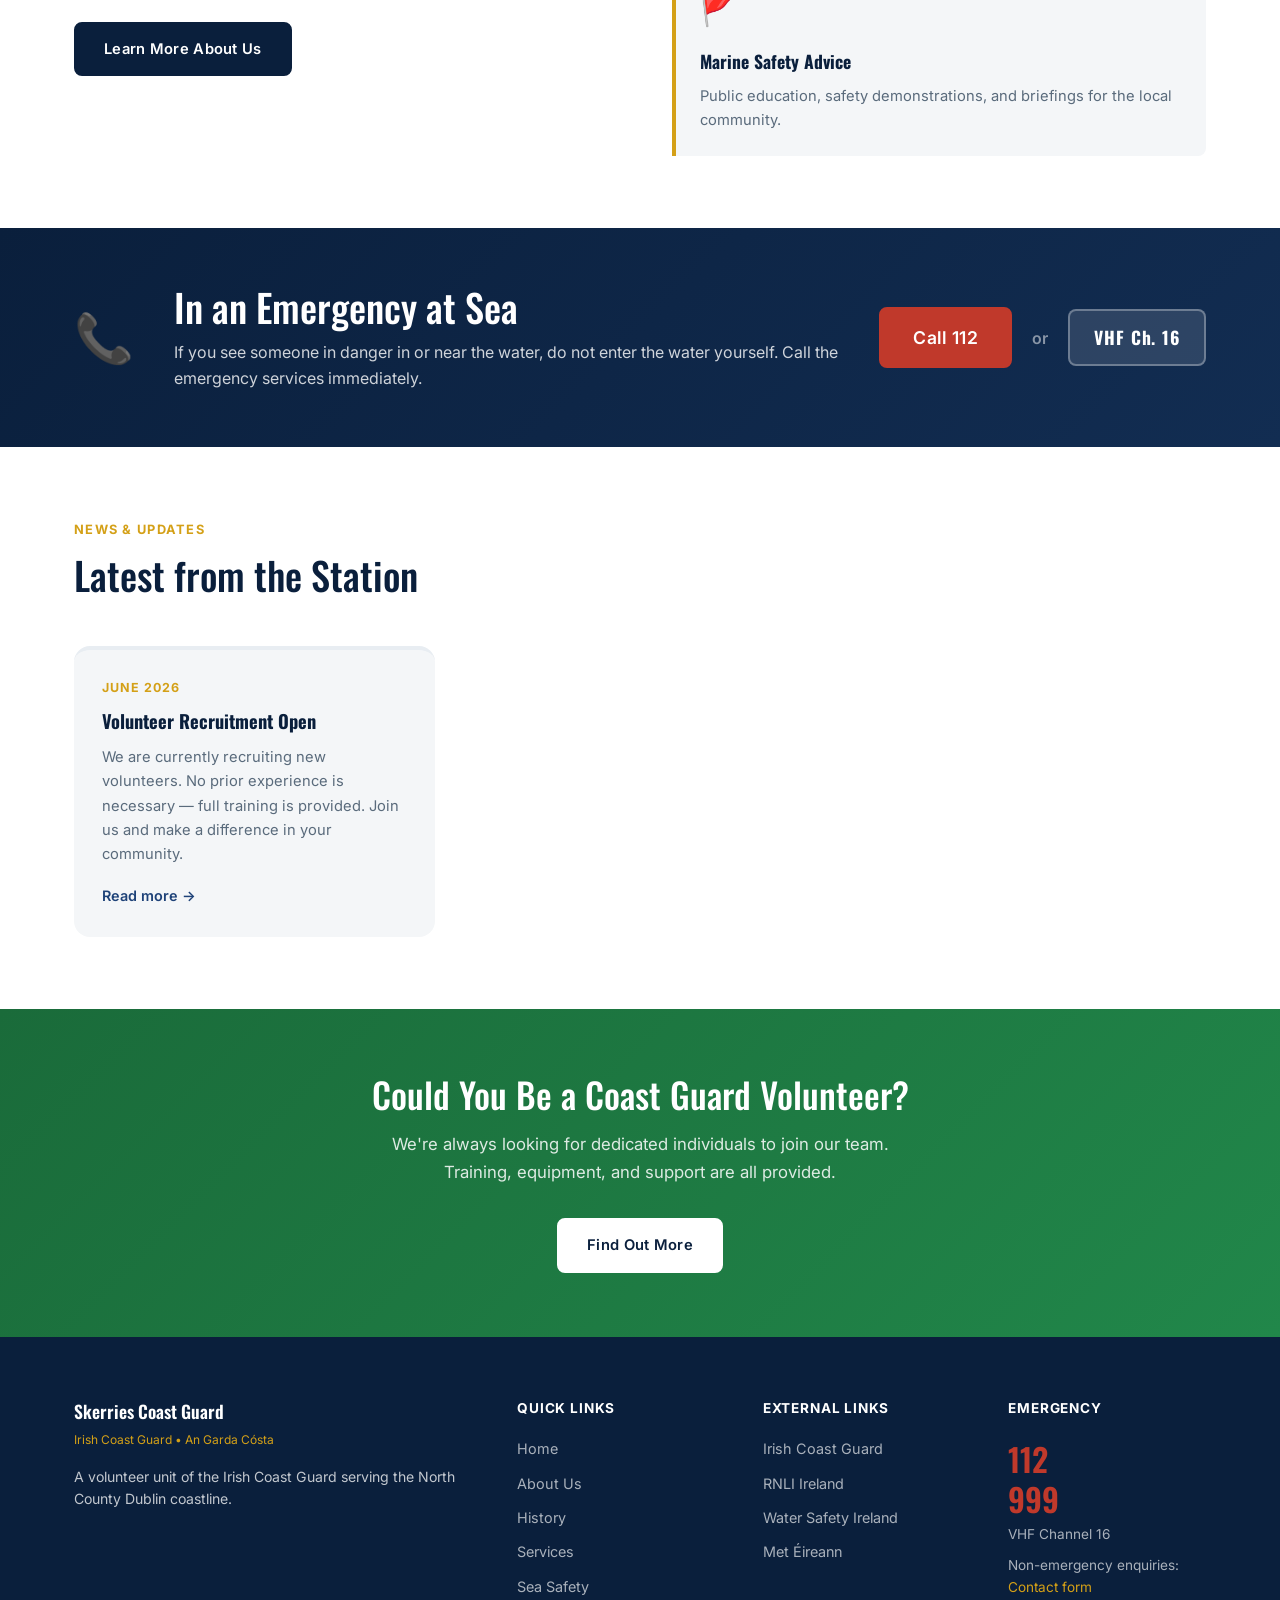
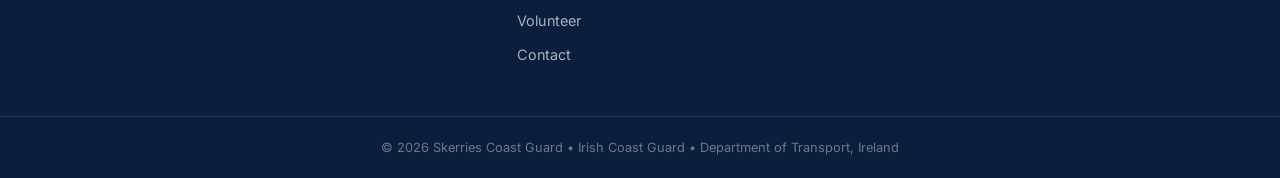
==== commit 381b9011: "Balance IRCG logo whitespace and cache-bust its src Crop excess right-side whitespace from ircg-logo" ====
--- a/index.html
+++ b/index.html
@@ -22,7 +22,7 @@
     <div class="container header-inner">
       <div class="brand">
         <div class="brand-logo">
-          <img src="images/ircg-logo.png" alt="Irish Coast Guard logo" class="brand-logo-img" />
+          <img src="images/ircg-logo.png?v=2" alt="Irish Coast Guard logo" class="brand-logo-img" />
         </div>
         <div class="brand-text">
           <span class="brand-title">Skerries Coast Guard</span>
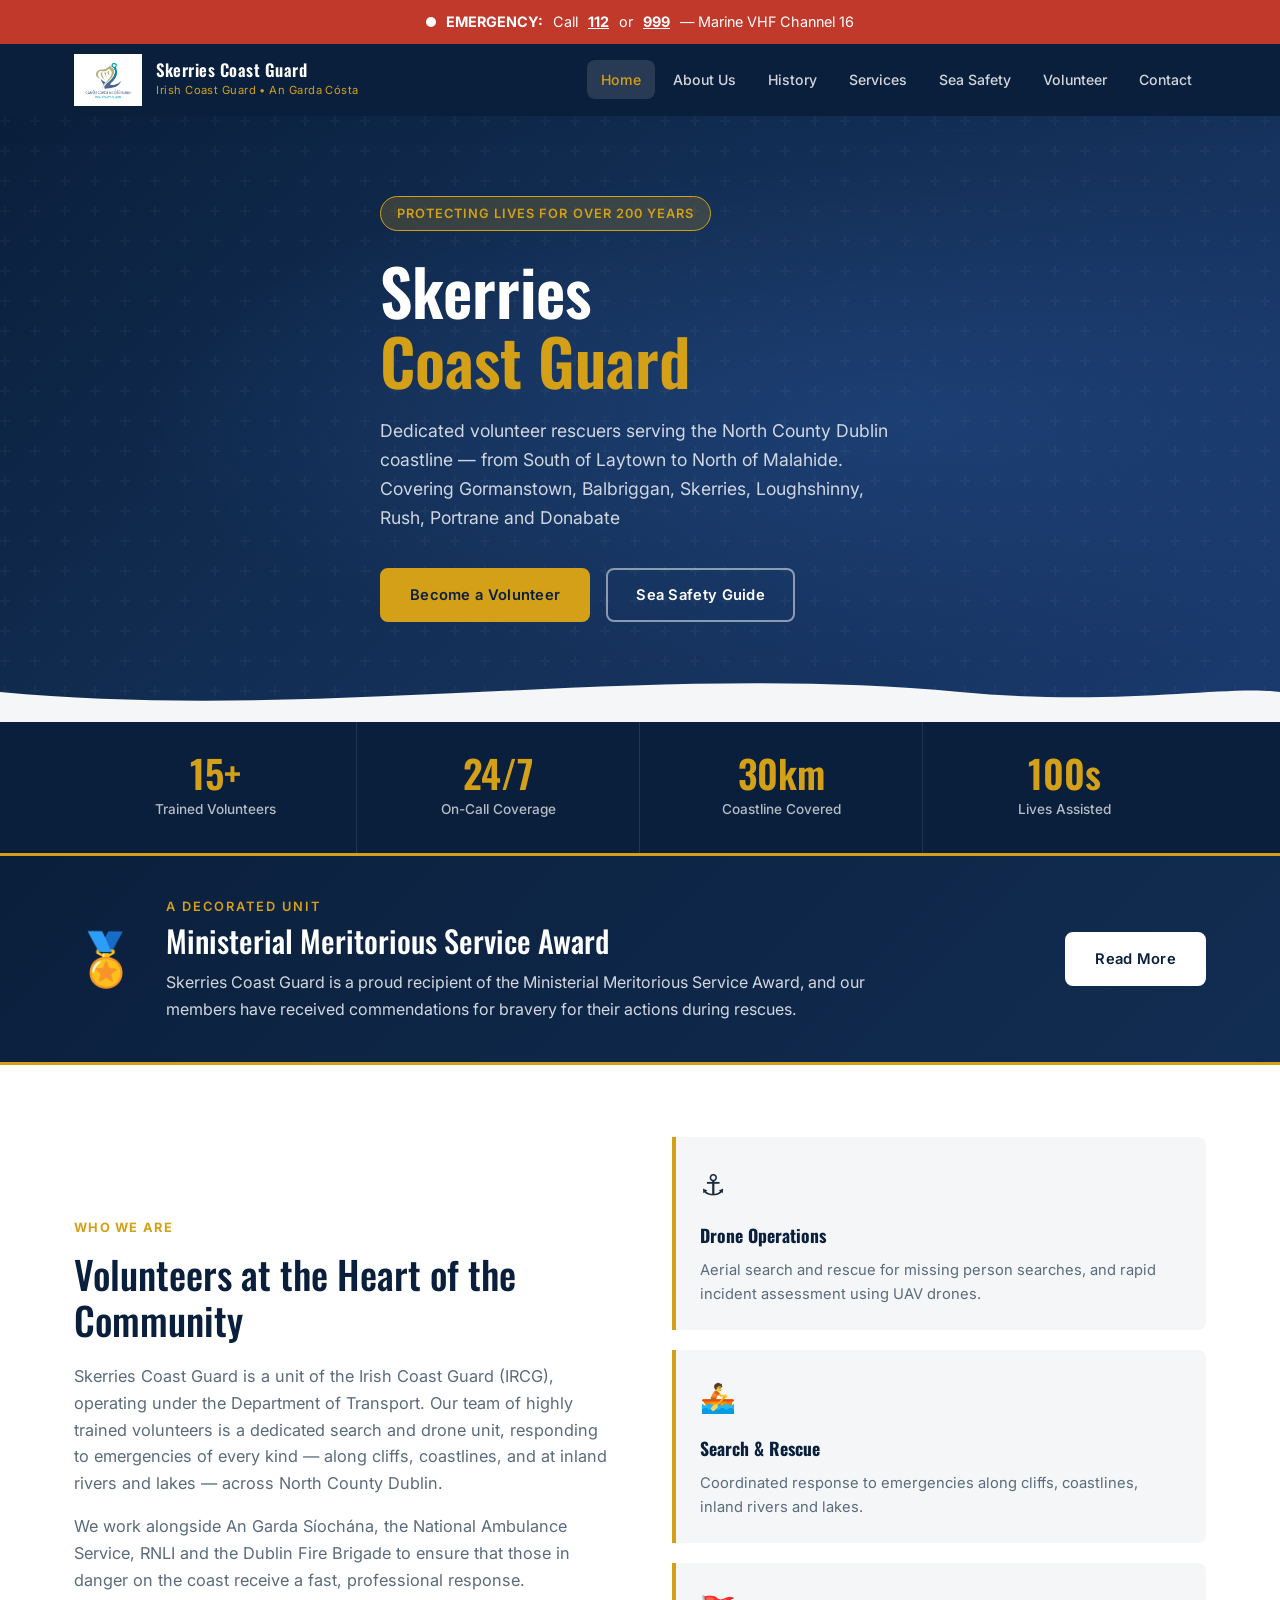
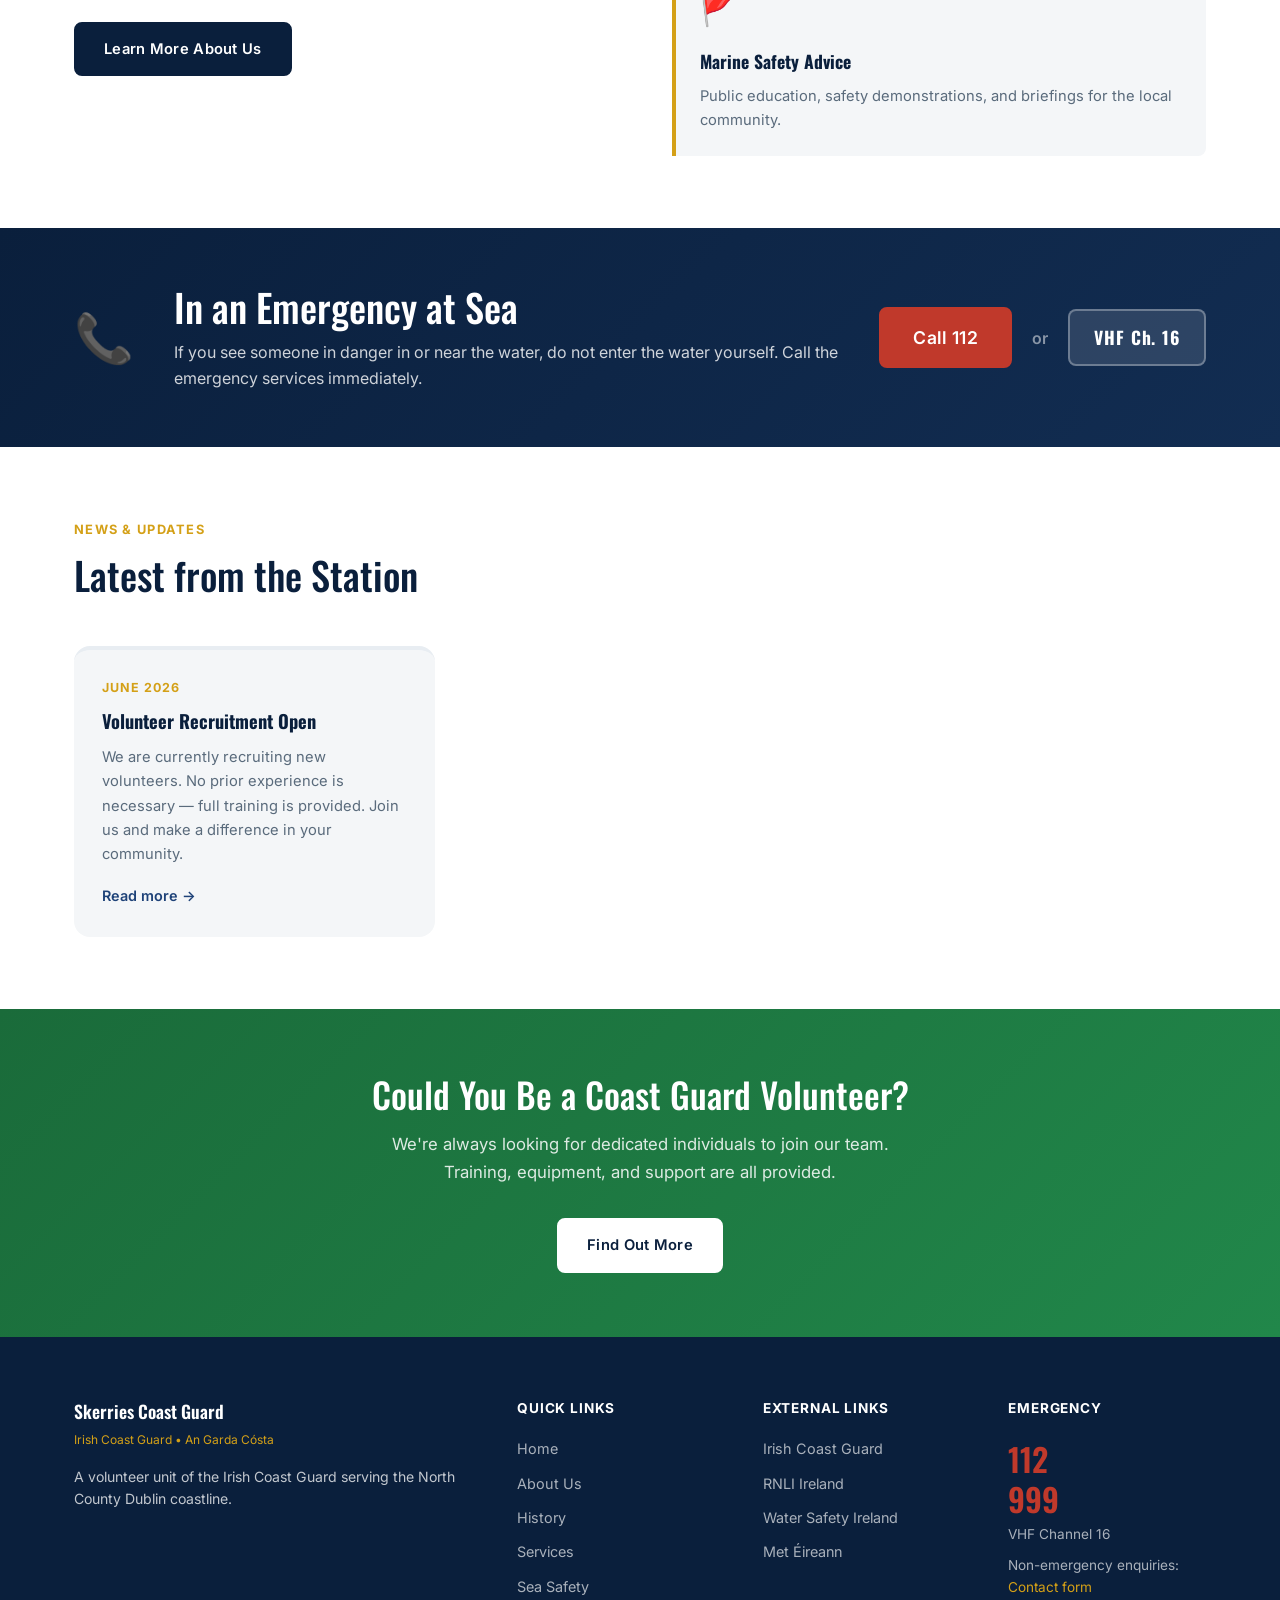
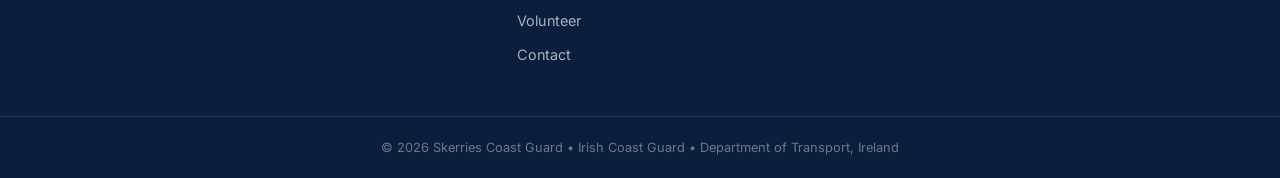
==== commit be3b81ed: "adding loughshinny" ====
--- a/index.html
+++ b/index.html
@@ -4,7 +4,7 @@
   <meta charset="UTF-8" />
   <meta name="viewport" content="width=device-width, initial-scale=1.0" />
   <title>Skerries Coast Guard | Irish Coast Guard</title>
-  <link rel="stylesheet" href="css/style.css?v=2" />
+  <link rel="stylesheet" href="css/style.css?v=3" />
   <link rel="preconnect" href="https://fonts.googleapis.com" />
   <link rel="preconnect" href="https://fonts.gstatic.com" crossorigin />
   <link href="https://fonts.googleapis.com/css2?family=Inter:wght@300;400;500;600;700&family=Oswald:wght@400;500;600&display=swap" rel="stylesheet" />
@@ -51,7 +51,7 @@
     <div class="container hero-content">
       <div class="hero-badge">Protecting Lives For Over 200 Years</div>
       <h1>Skerries<br><span class="accent">Coast Guard</span></h1>
-      <p class="hero-sub">Dedicated volunteer rescuers serving the North County Dublin coastline — from South of Laytown to North of Malahide. Covering Gormanstown, Balbriggan, Skerries, Rush, Portrane and Donabate</p>
+      <p class="hero-sub">Dedicated volunteer rescuers serving the North County Dublin coastline — from South of Laytown to North of Malahide. Covering Gormanstown, Balbriggan, Skerries, Loughshinny, Rush, Portrane and Donabate</p>
       <div class="hero-actions">
         <a href="volunteer.html" class="btn btn-primary">Become a Volunteer</a>
         <a href="safety.html" class="btn btn-outline">Sea Safety Guide</a>
--- a/css/style.css
+++ b/css/style.css
@@ -1046,6 +1046,20 @@
   margin-top: 24px;
 }
 .map-placeholder .placeholder-content small { color: var(--mid-gray); font-size: 0.8rem; }
+
+.station-map {
+  margin-top: 24px;
+  border-radius: var(--radius-lg);
+  overflow: hidden;
+  box-shadow: var(--shadow-sm);
+  line-height: 0;
+}
+.station-map iframe { width: 100%; height: 300px; border: 0; display: block; }
+.station-map-note {
+  margin-top: 10px;
+  font-size: 0.85rem;
+  color: var(--text-muted);
+}
 
 .contact-form-card {
   background: white;
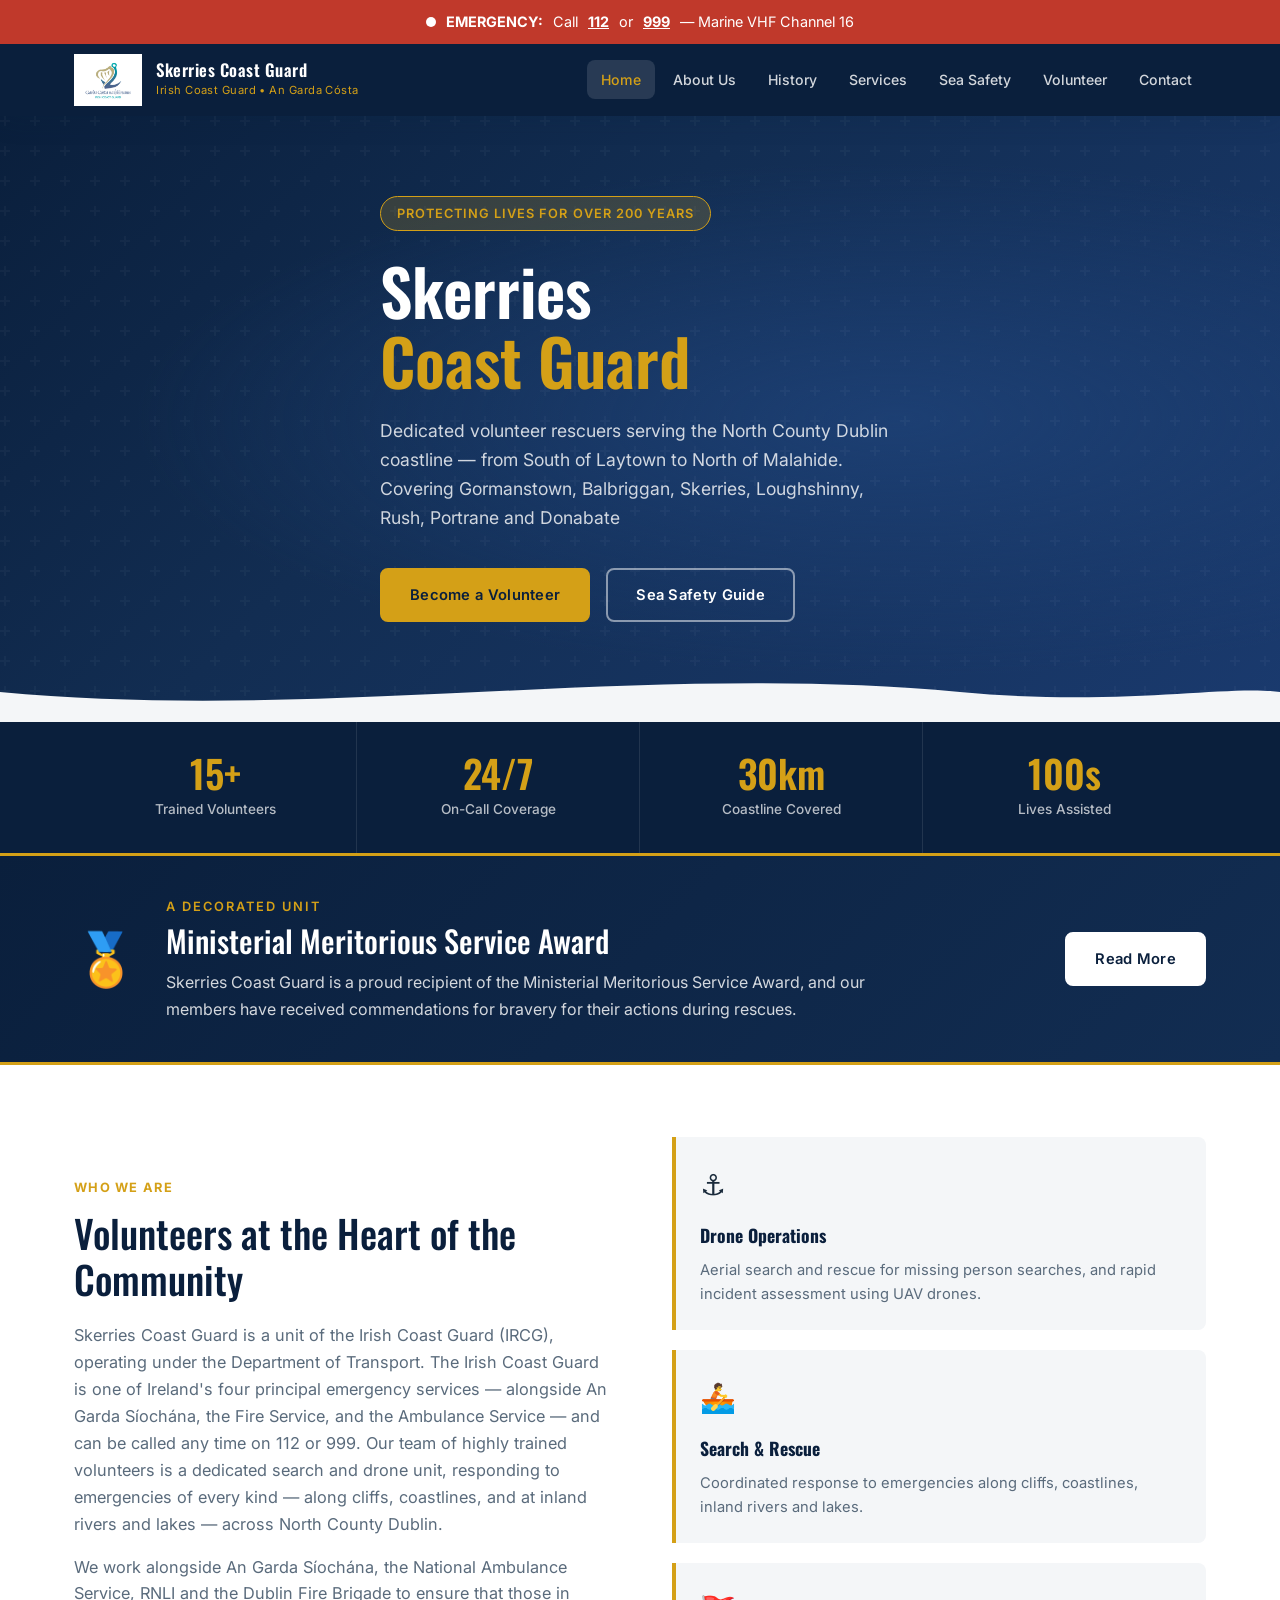
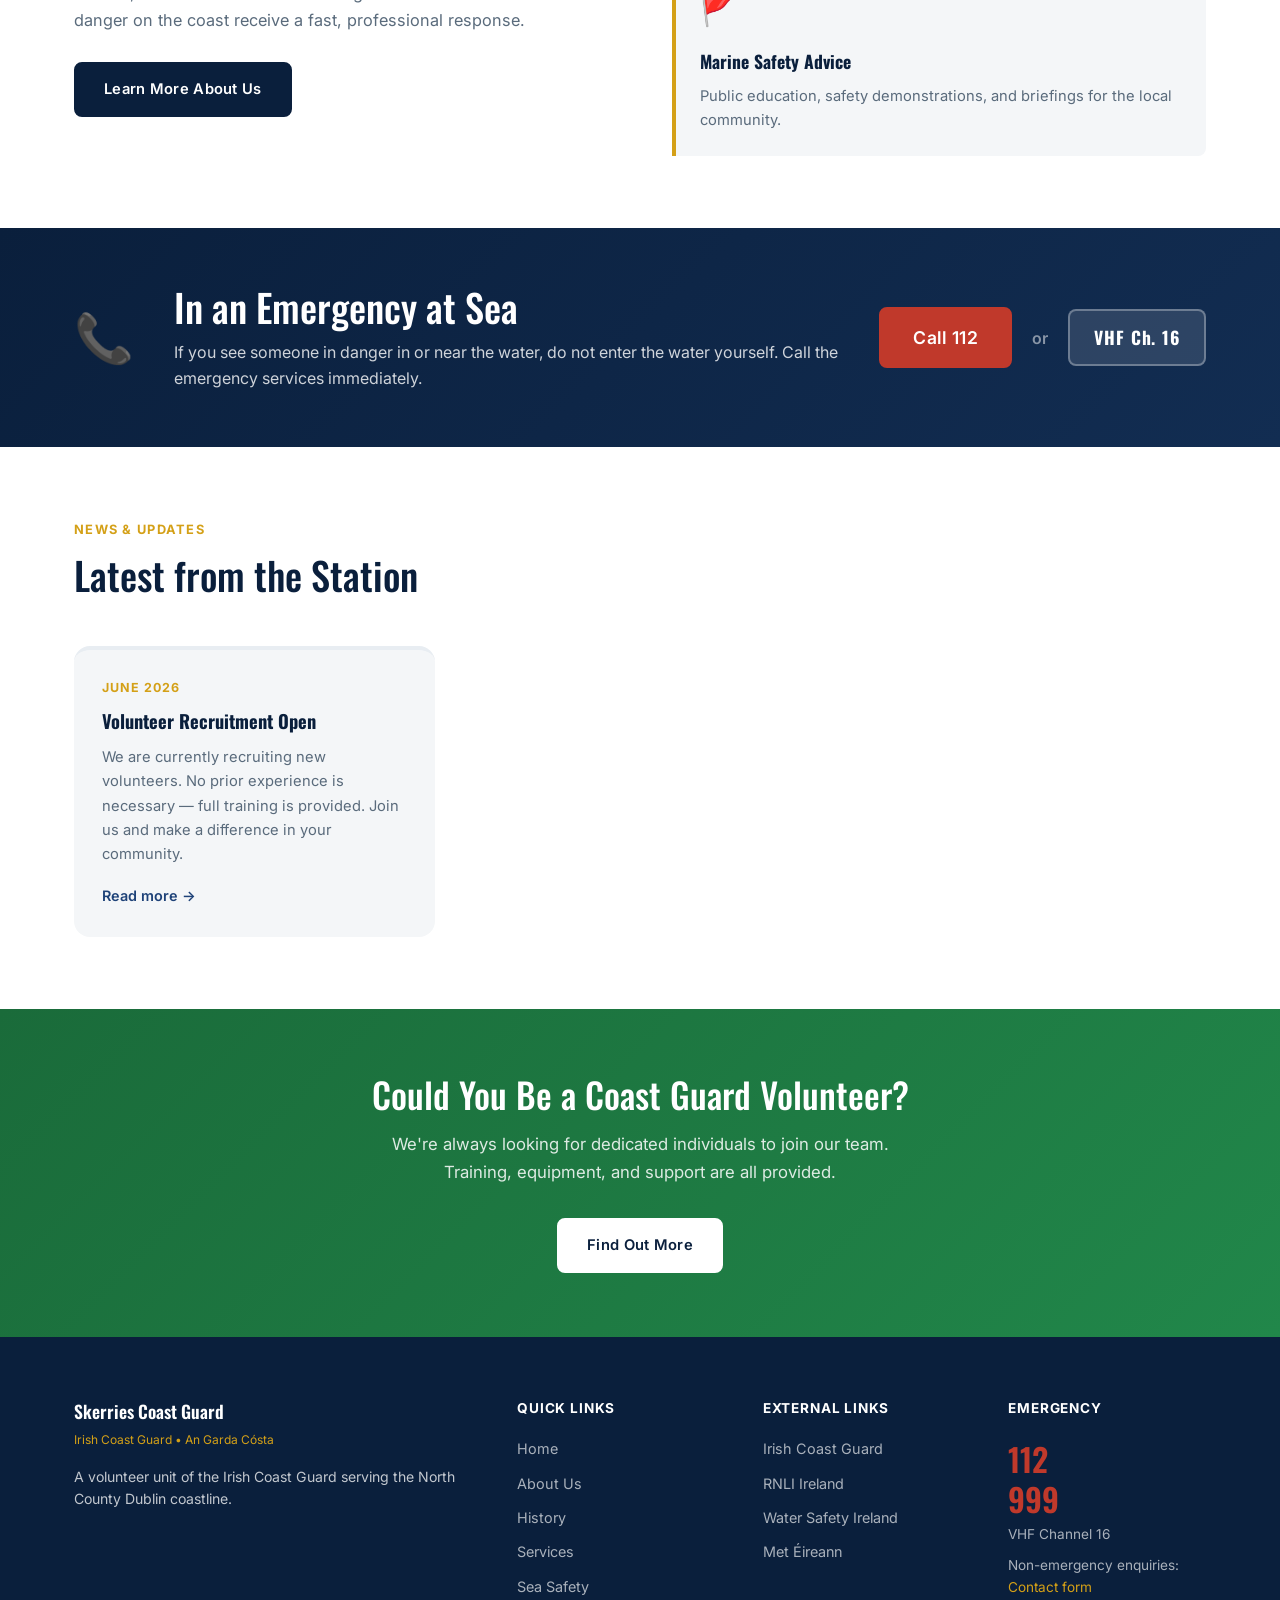
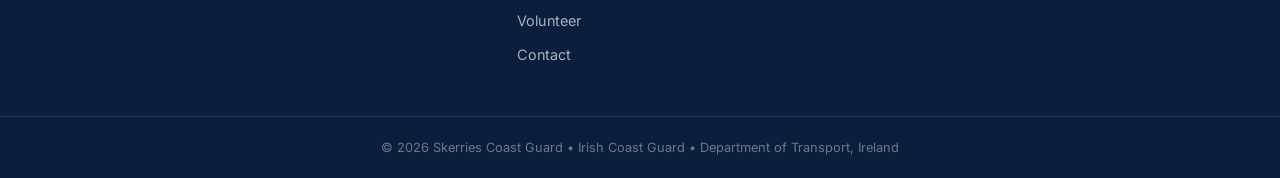
==== commit 1869e8a0: "Note the Irish Coast Guard as one of Ireland's four emergency services Add this to the homepage "Who" ====
--- a/index.html
+++ b/index.html
@@ -3,6 +3,9 @@
 <head>
   <meta charset="UTF-8" />
   <meta name="viewport" content="width=device-width, initial-scale=1.0" />
+  <link rel="icon" href="images/favicon.ico?v=1" sizes="any" />
+  <link rel="icon" type="image/png" href="images/favicon.png?v=1" />
+  <link rel="apple-touch-icon" href="images/favicon.png?v=1" />
   <title>Skerries Coast Guard | Irish Coast Guard</title>
   <link rel="stylesheet" href="css/style.css?v=3" />
   <link rel="preconnect" href="https://fonts.googleapis.com" />
@@ -105,7 +108,7 @@
       <div class="col-text">
         <span class="section-eyebrow">Who We Are</span>
         <h2>Volunteers at the Heart of the Community</h2>
-        <p>Skerries Coast Guard is a unit of the Irish Coast Guard (IRCG), operating under the Department of Transport. Our team of highly trained volunteers is a dedicated search and drone unit, responding to emergencies of every kind — along cliffs, coastlines, and at inland rivers and lakes — across North County Dublin.</p>
+        <p>Skerries Coast Guard is a unit of the Irish Coast Guard (IRCG), operating under the Department of Transport. The Irish Coast Guard is one of Ireland's four principal emergency services — alongside An Garda Síochána, the Fire Service, and the Ambulance Service — and can be called any time on 112 or 999. Our team of highly trained volunteers is a dedicated search and drone unit, responding to emergencies of every kind — along cliffs, coastlines, and at inland rivers and lakes — across North County Dublin.</p>
         <p>We work alongside An Garda Síochána, the National Ambulance Service, RNLI and the Dublin Fire Brigade to ensure that those in danger on the coast receive a fast, professional response.</p>
         <a href="about.html" class="btn btn-secondary">Learn More About Us</a>
       </div>
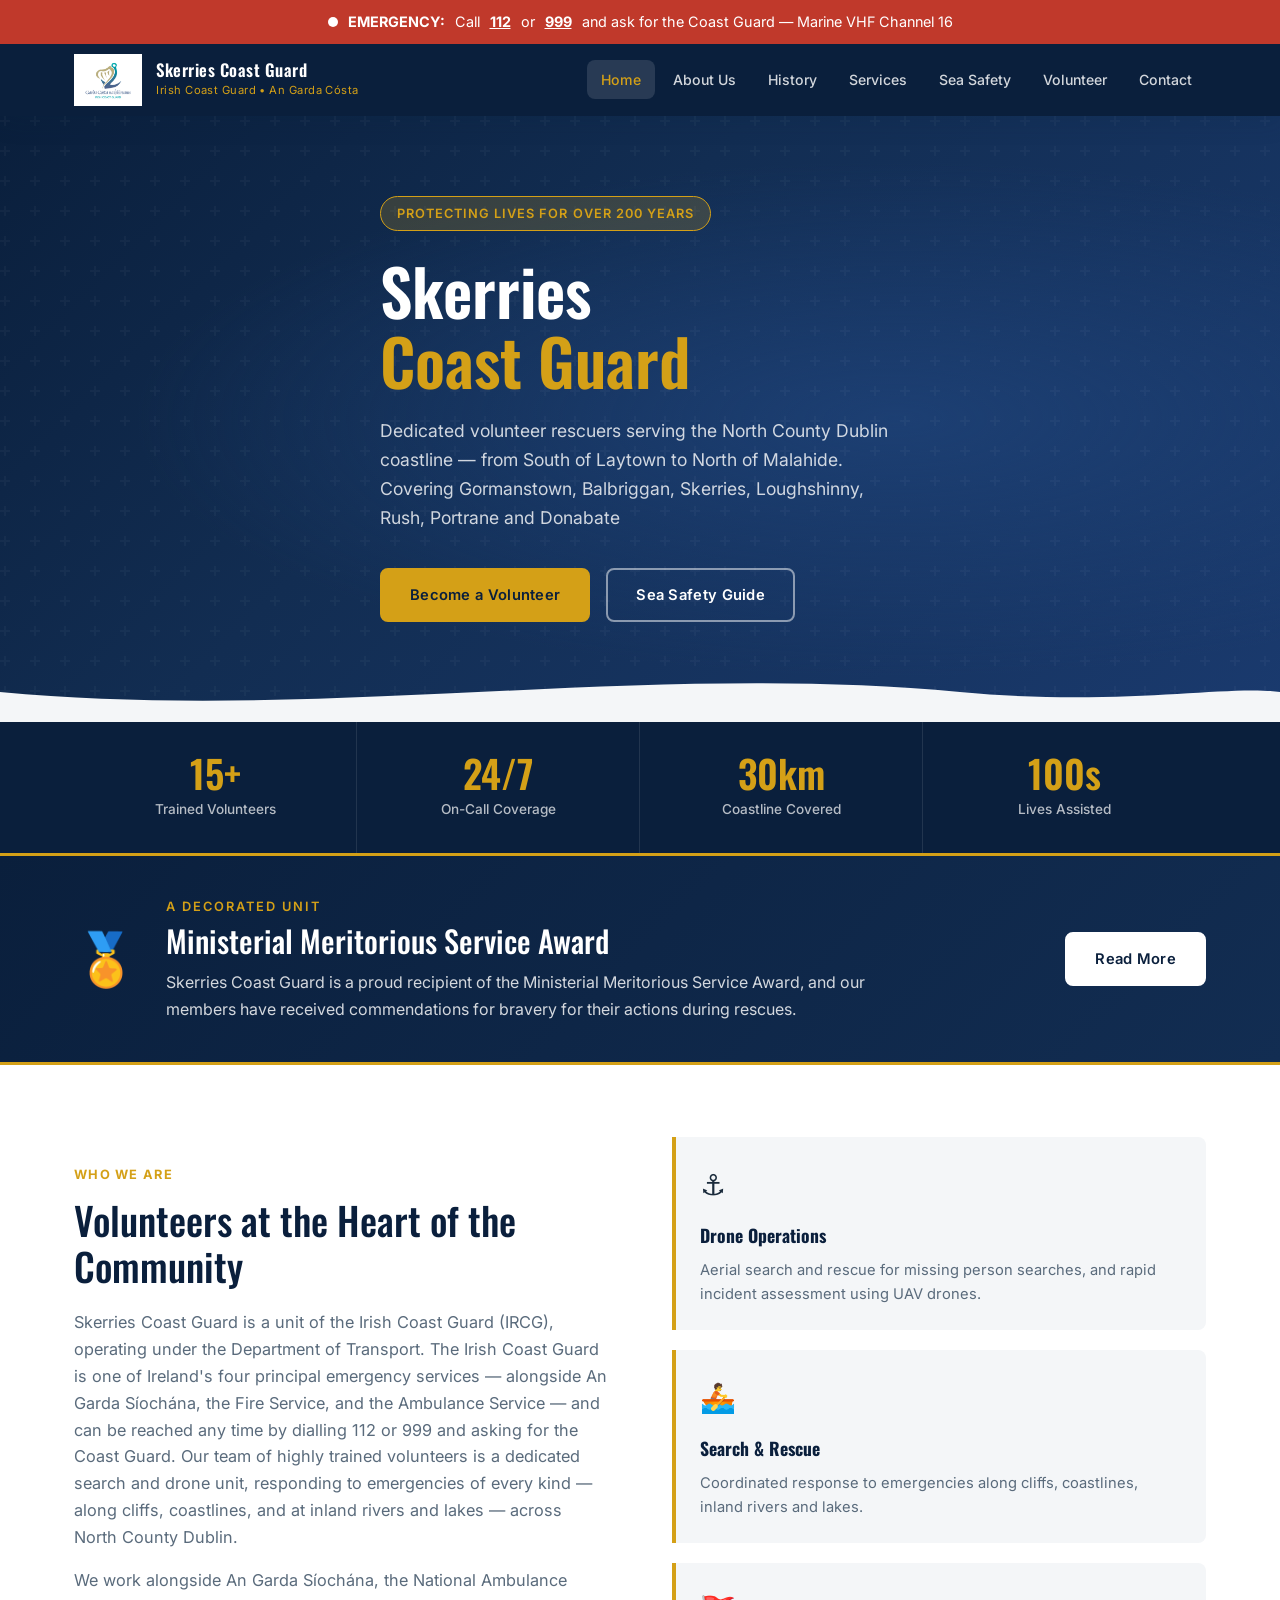
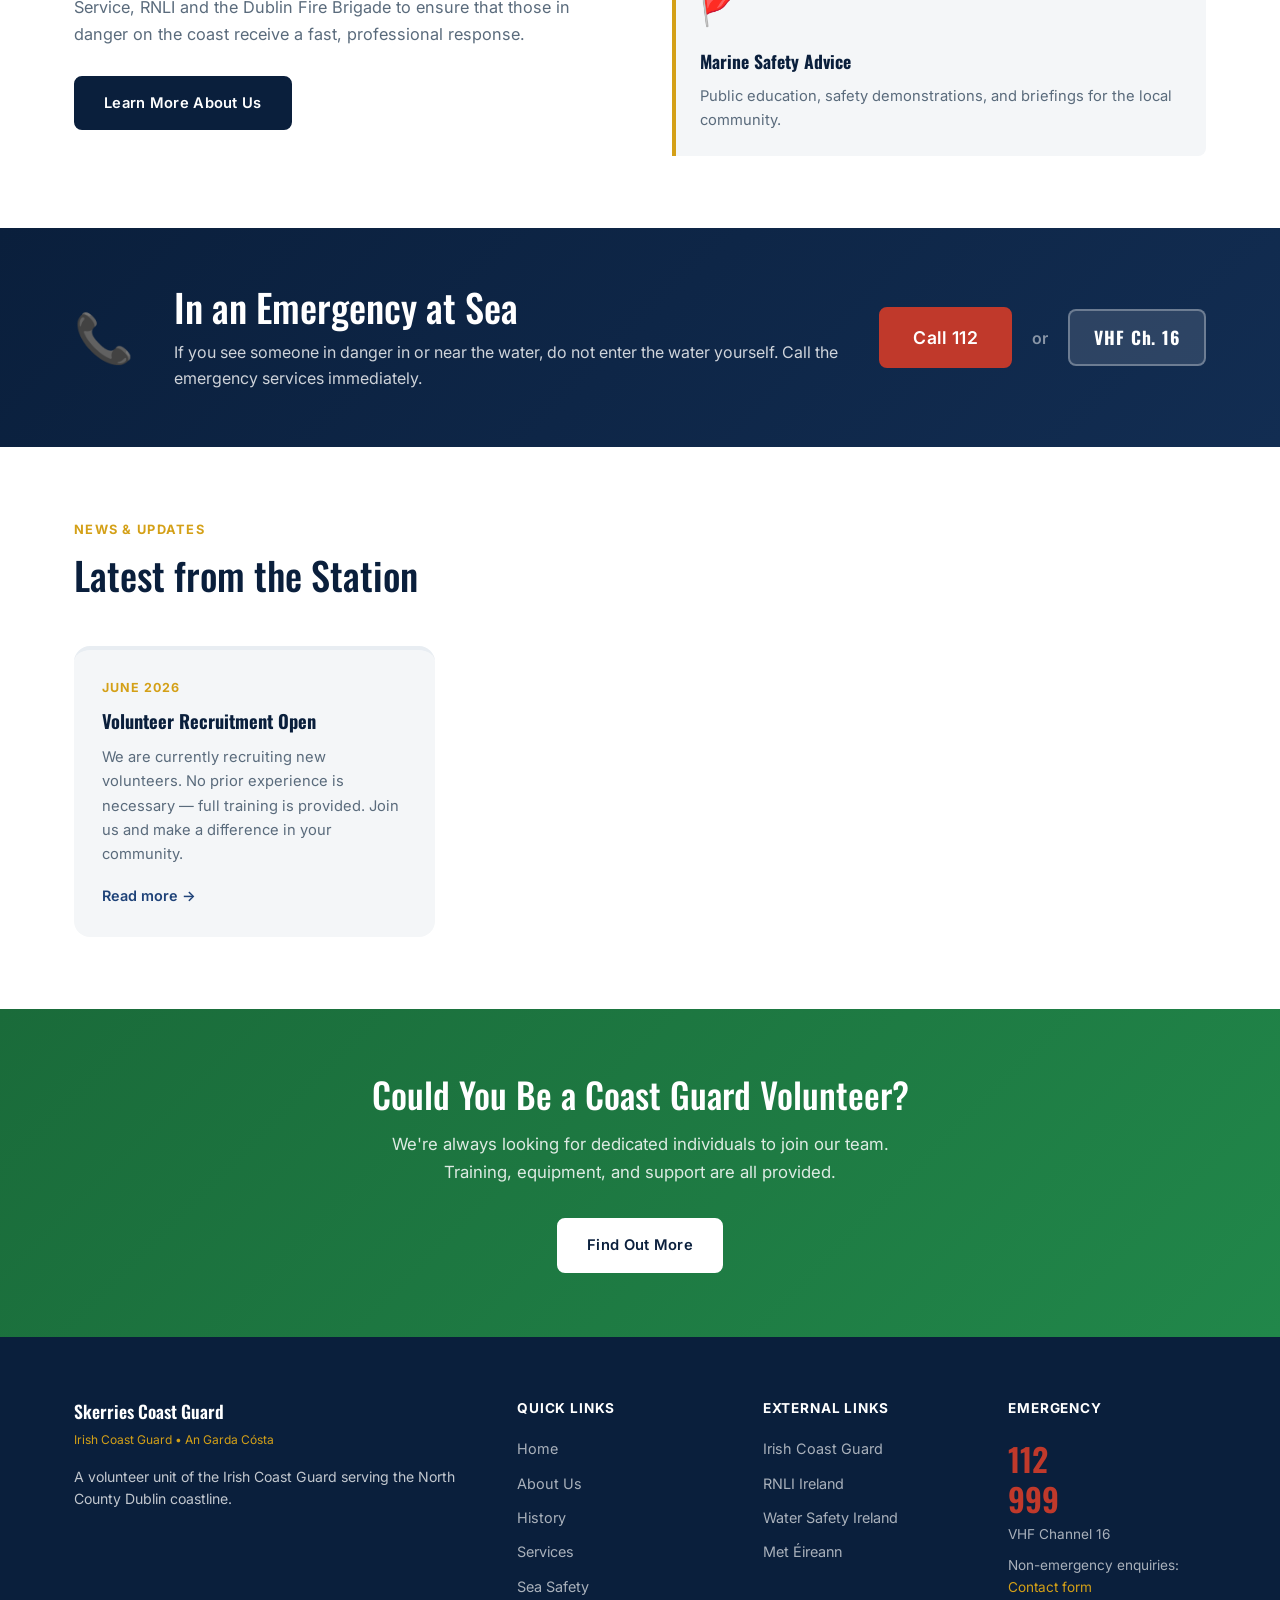
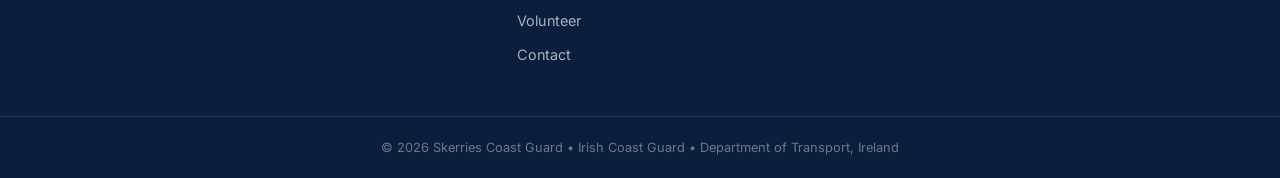
==== commit 50e44d1f: "Add "and ask for the Coast Guard" to 999/112 dialling references Update the emergency banner (all pa" ====
--- a/index.html
+++ b/index.html
@@ -17,7 +17,7 @@
   <!-- EMERGENCY BANNER -->
   <div class="emergency-banner">
     <span class="pulse-dot"></span>
-    <strong>EMERGENCY:</strong> Call <a href="tel:112">112</a> or <a href="tel:999">999</a> &mdash; Marine VHF Channel 16
+    <strong>EMERGENCY:</strong> Call <a href="tel:112">112</a> or <a href="tel:999">999</a> and ask for the Coast Guard &mdash; Marine VHF Channel 16
   </div>
 
   <!-- HEADER / NAV -->
@@ -108,7 +108,7 @@
       <div class="col-text">
         <span class="section-eyebrow">Who We Are</span>
         <h2>Volunteers at the Heart of the Community</h2>
-        <p>Skerries Coast Guard is a unit of the Irish Coast Guard (IRCG), operating under the Department of Transport. The Irish Coast Guard is one of Ireland's four principal emergency services — alongside An Garda Síochána, the Fire Service, and the Ambulance Service — and can be called any time on 112 or 999. Our team of highly trained volunteers is a dedicated search and drone unit, responding to emergencies of every kind — along cliffs, coastlines, and at inland rivers and lakes — across North County Dublin.</p>
+        <p>Skerries Coast Guard is a unit of the Irish Coast Guard (IRCG), operating under the Department of Transport. The Irish Coast Guard is one of Ireland's four principal emergency services — alongside An Garda Síochána, the Fire Service, and the Ambulance Service — and can be reached any time by dialling 112 or 999 and asking for the Coast Guard. Our team of highly trained volunteers is a dedicated search and drone unit, responding to emergencies of every kind — along cliffs, coastlines, and at inland rivers and lakes — across North County Dublin.</p>
         <p>We work alongside An Garda Síochána, the National Ambulance Service, RNLI and the Dublin Fire Brigade to ensure that those in danger on the coast receive a fast, professional response.</p>
         <a href="about.html" class="btn btn-secondary">Learn More About Us</a>
       </div>
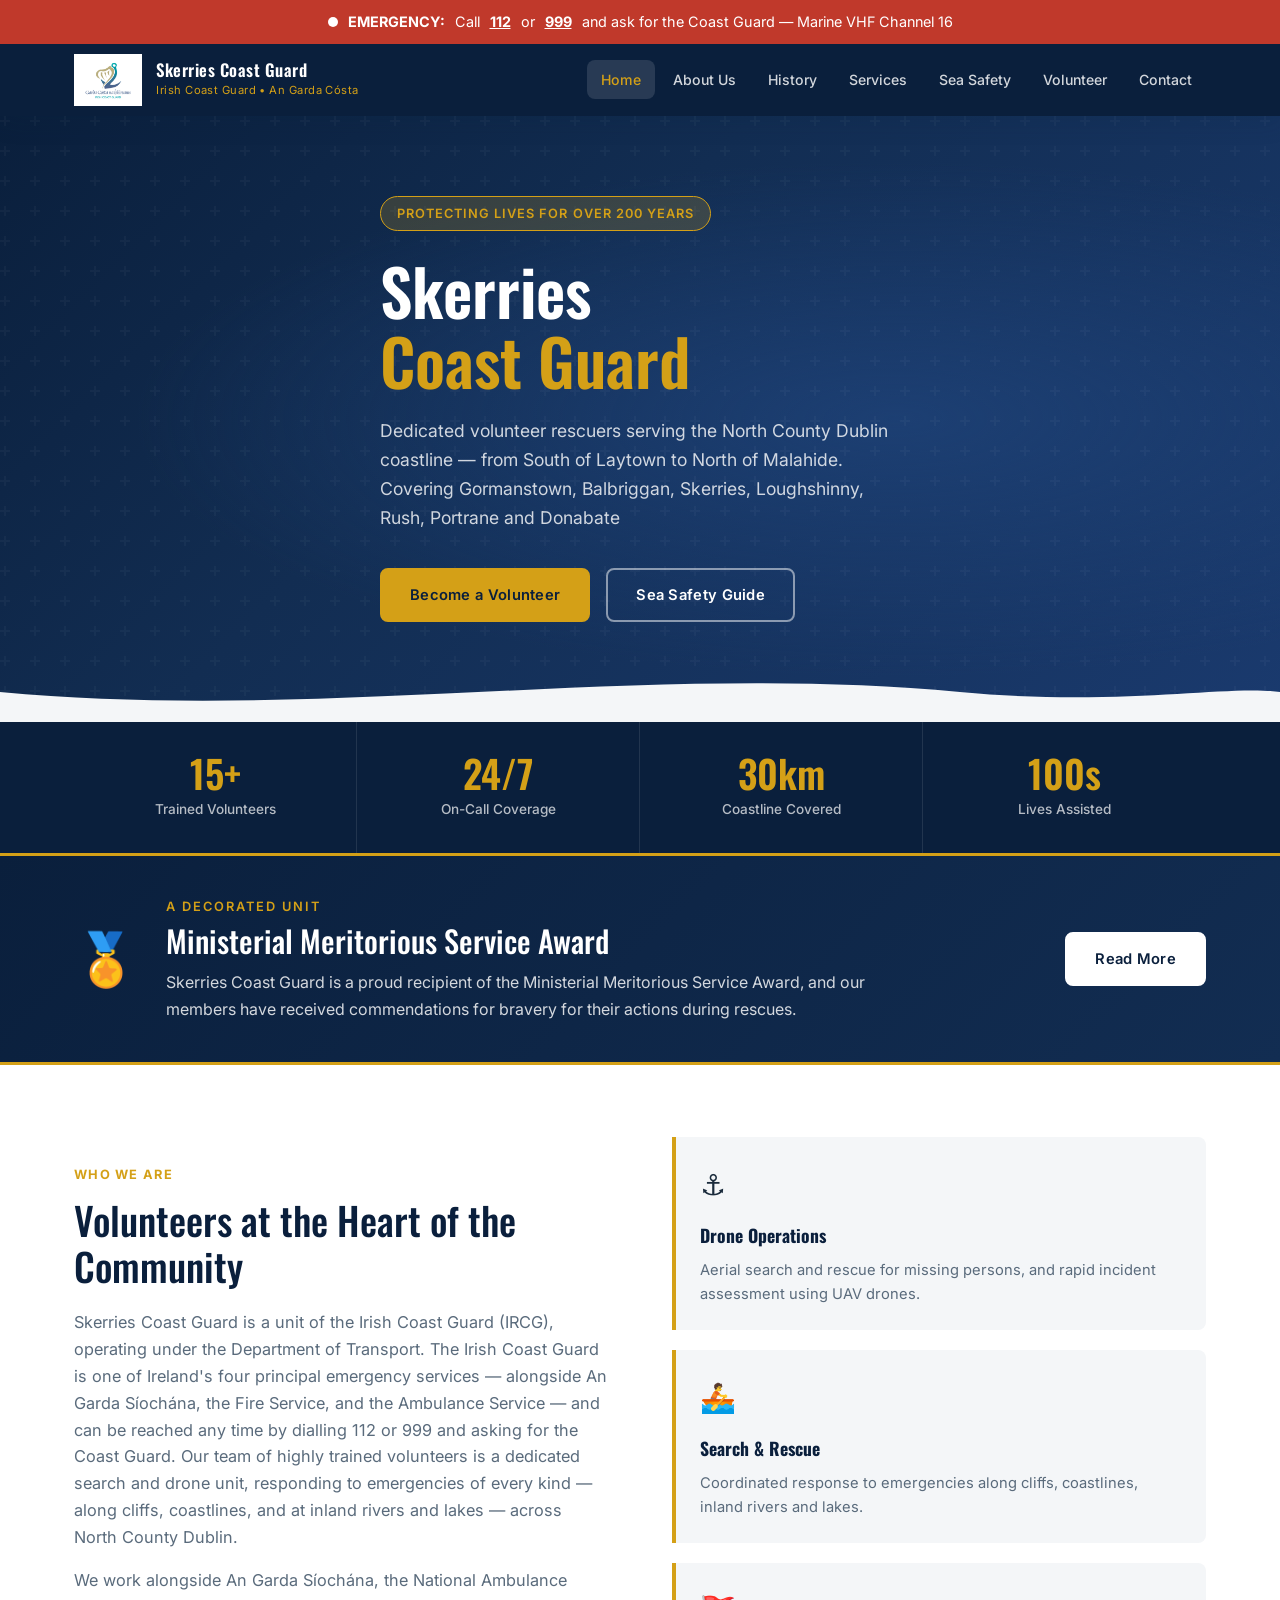
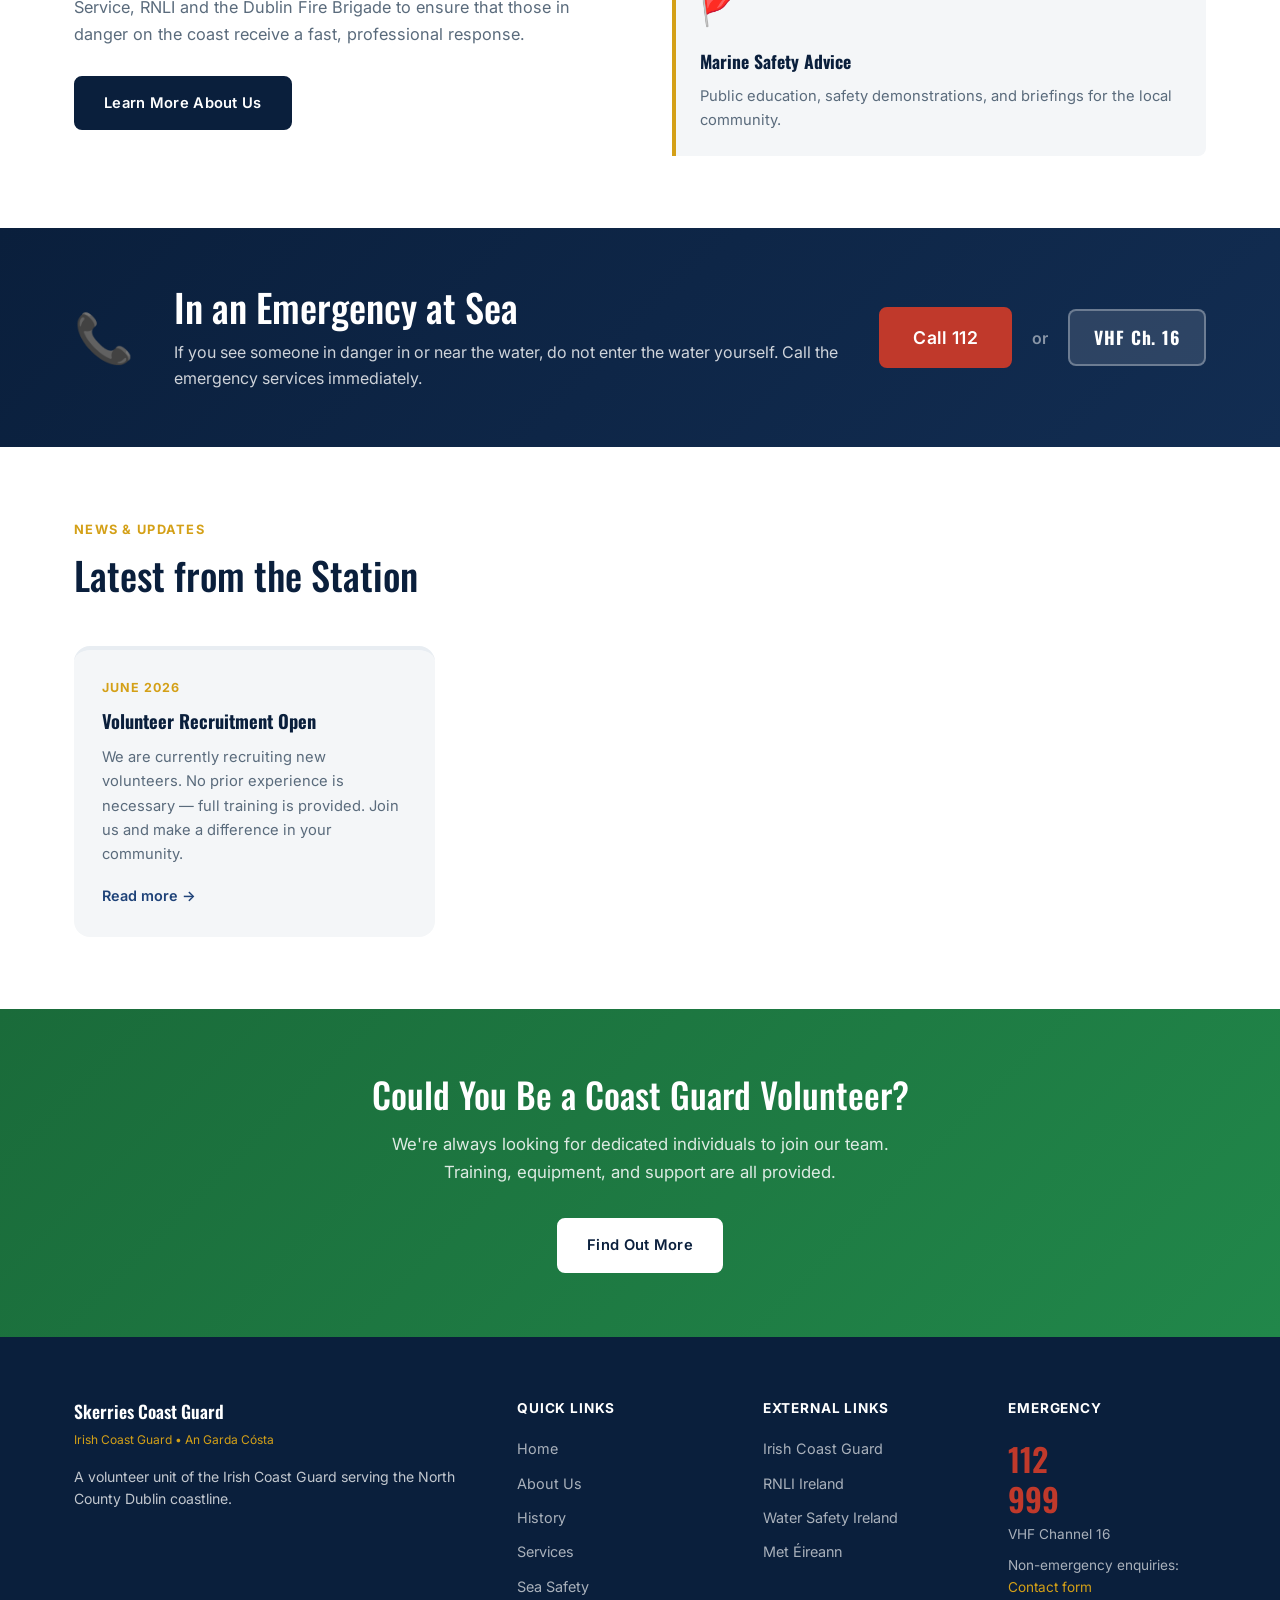
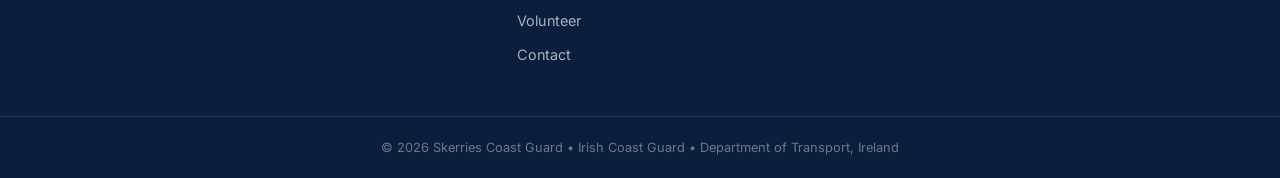
==== commit b399128e: "Fix grammar on volunteer and home pages - Availability: "calls outs" -> "call-outs" and fix the dang" ====
--- a/index.html
+++ b/index.html
@@ -117,7 +117,7 @@
           <div class="feature-card">
             <div class="feature-icon">&#9875;</div>
             <h3>Drone Operations</h3>
-            <p>Aerial search and rescue for missing person searches, and rapid incident assessment using UAV drones.</p>
+            <p>Aerial search and rescue for missing persons, and rapid incident assessment using UAV drones.</p>
           </div>
           <div class="feature-card">
             <div class="feature-icon">&#128675;</div>
